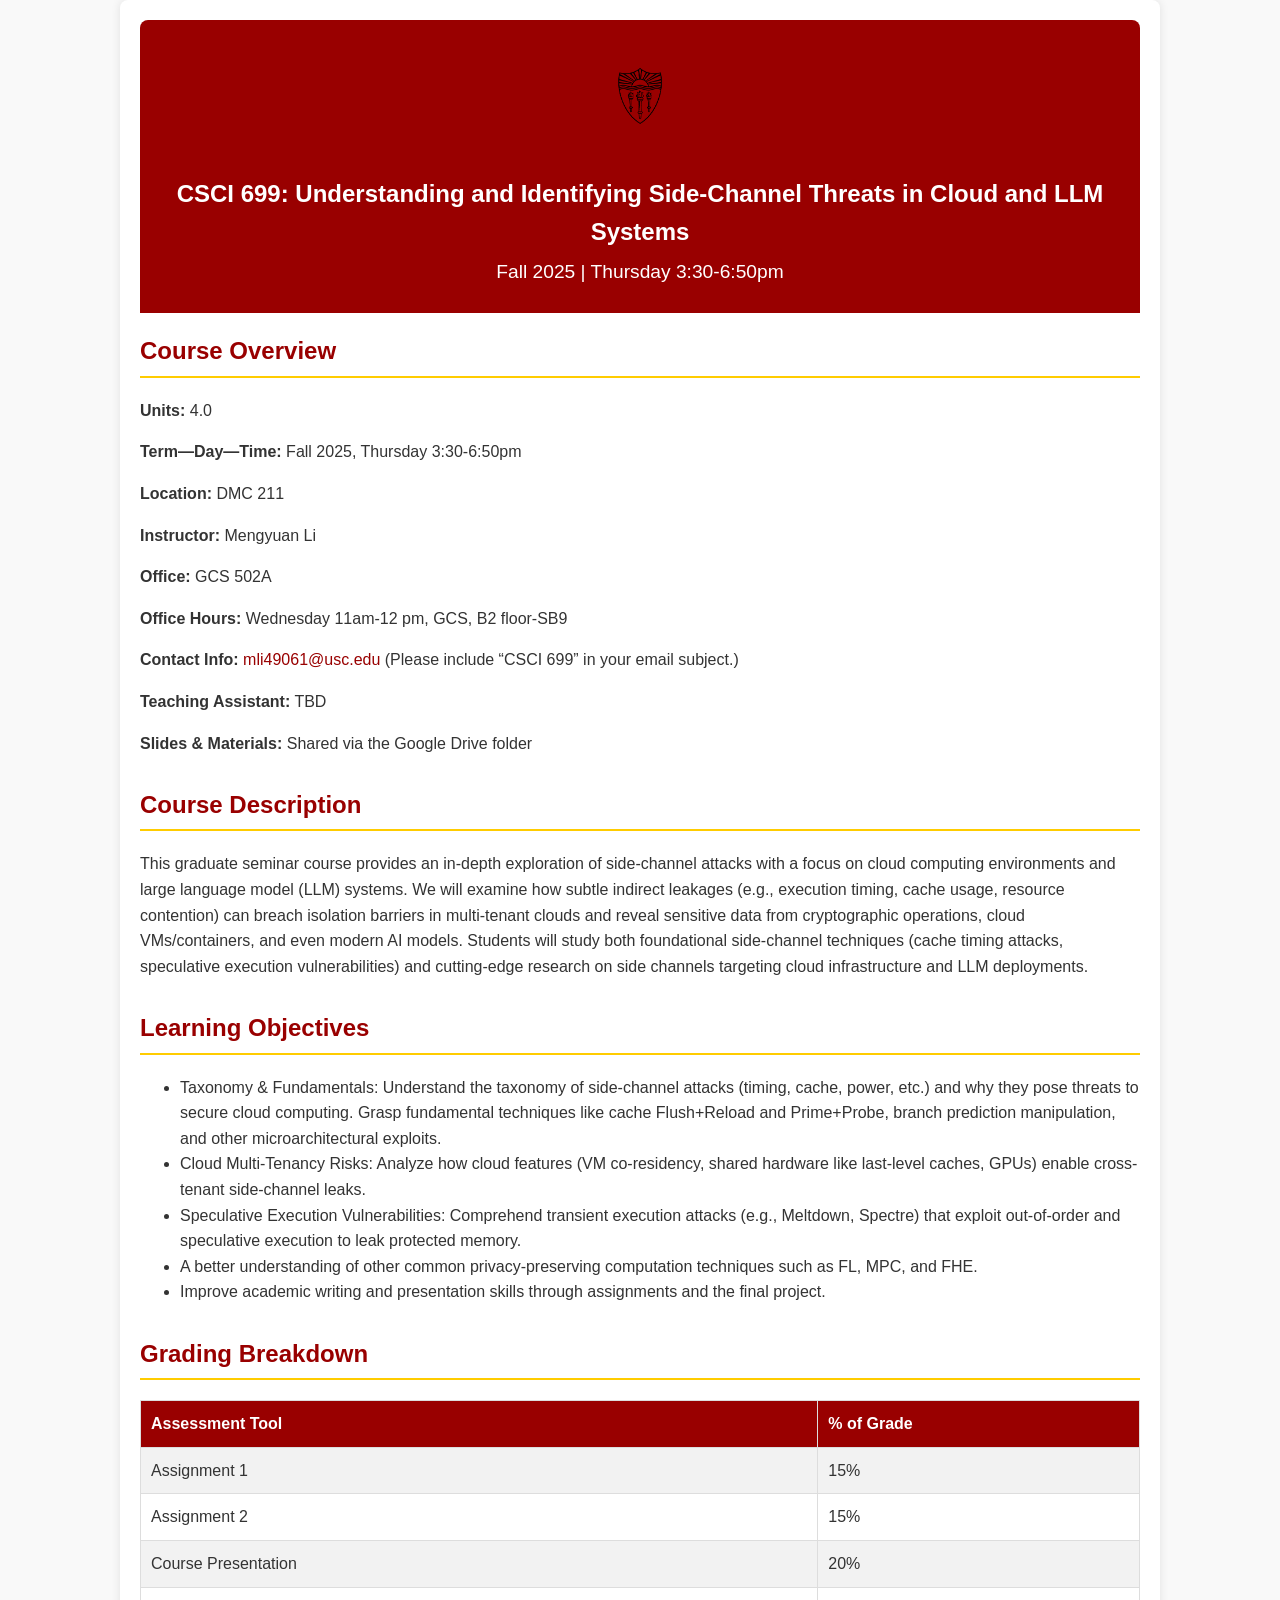
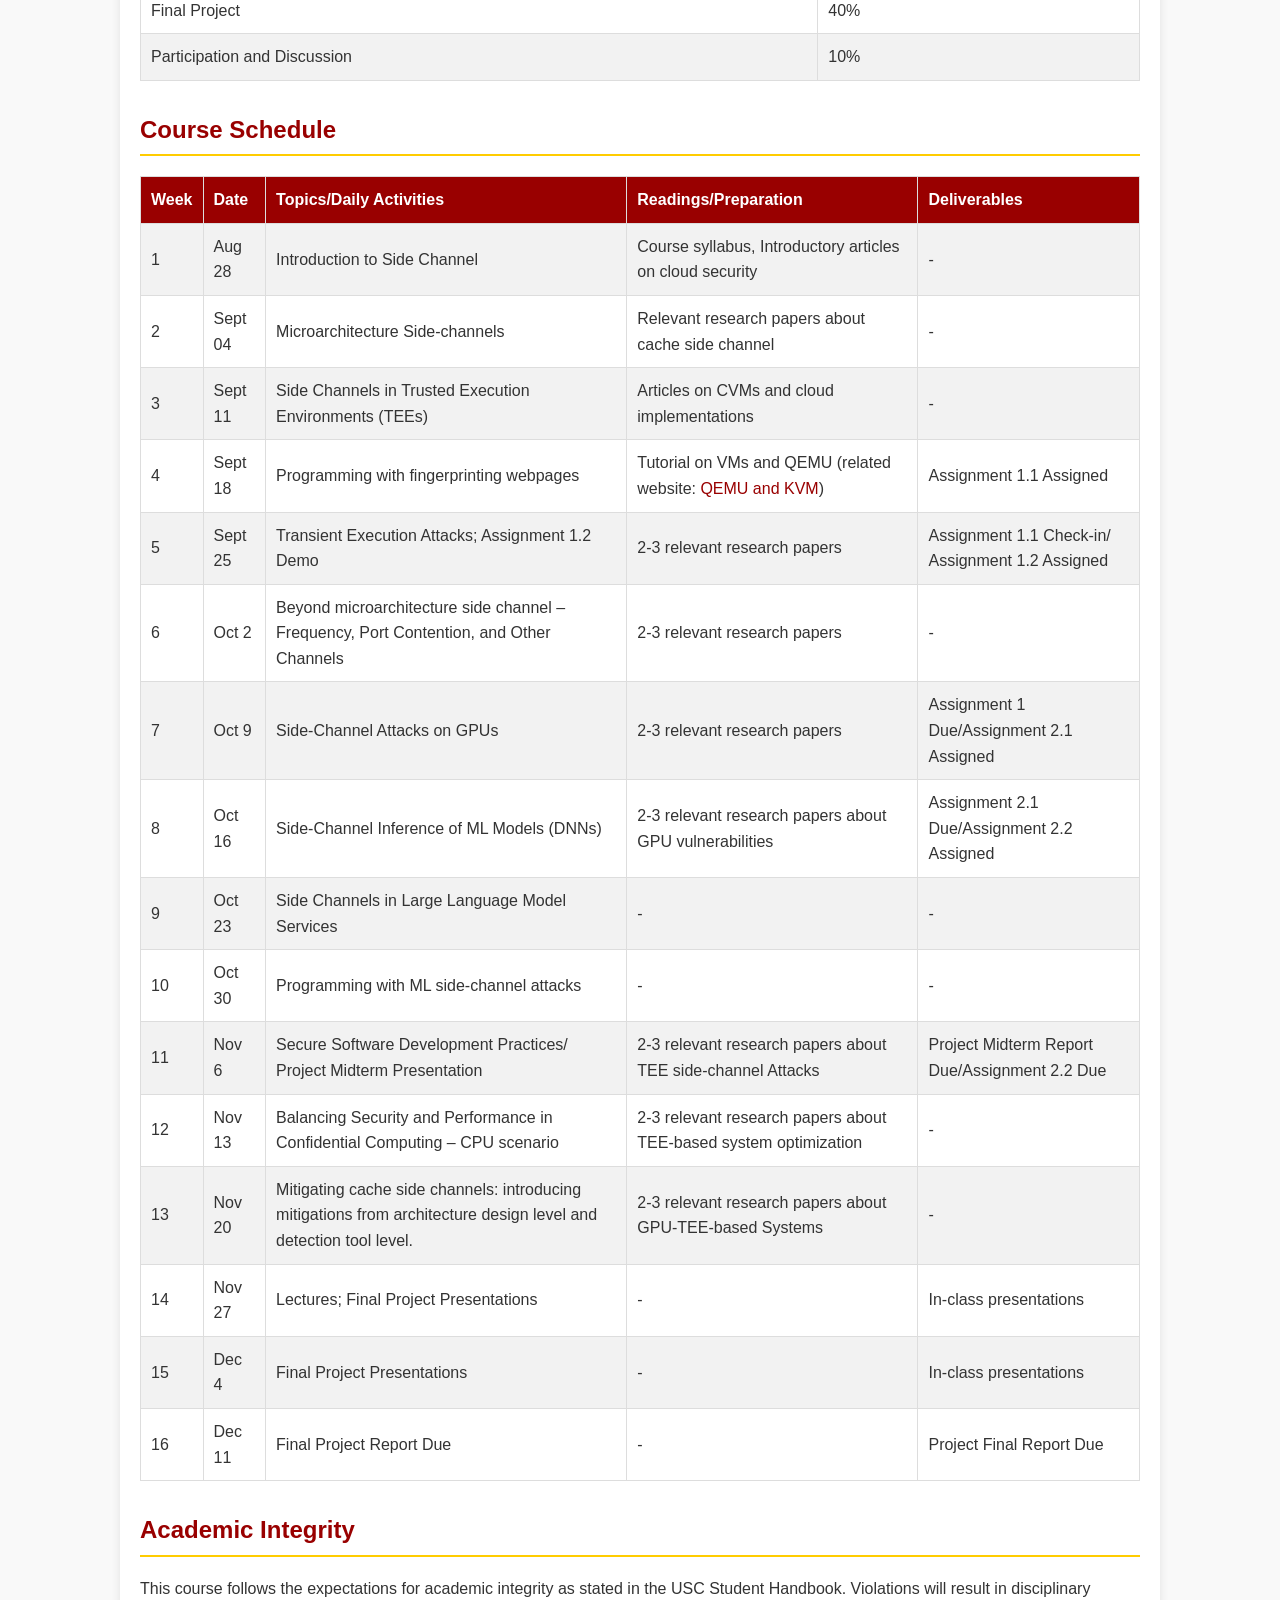
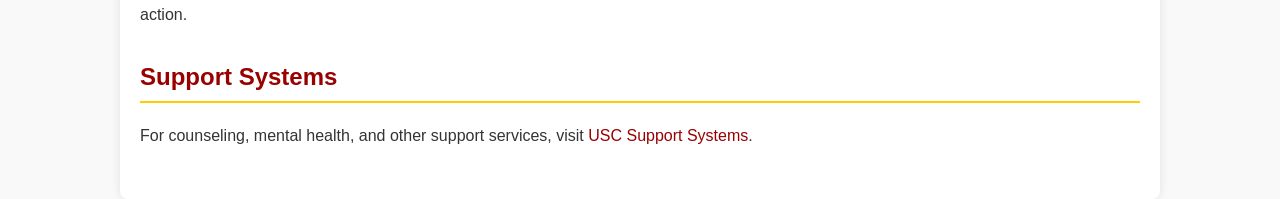
==== 25fall_699.html @ 75601244 "Create 25fall_699.html update website" ====
<!DOCTYPE html>
<html lang="en">
<head>
  <meta charset="UTF-8">
  <meta name="viewport" content="width=device-width, initial-scale=1.0">
  <title>CSCI 699: Understanding and Identifying Side-Channel Threats in Cloud and LLM Systems - Fall 2025</title>
  <style>
    body {
      font-family: Arial, sans-serif;
      line-height: 1.6;
      margin: 0;
      padding: 0;
      background-color: #f9f9f9;
      color: #333;
    }
    h1, h2, h3 {
      color: #990000; /* USC Cardinal */
    }
    a {
      color: #990000; /* USC Cardinal */
      text-decoration: none;
    }
    a:hover {
      text-decoration: underline;
    }
    .container {
      max-width: 1000px;
      margin: 0 auto;
      background: #fff;
      padding: 20px;
      border-radius: 8px;
      box-shadow: 0 0 10px rgba(0, 0, 0, 0.1);
    }
    .section {
      margin-bottom: 30px;
    }
    .section h2 {
      border-bottom: 2px solid #FFCC00; /* USC Gold */
      padding-bottom: 5px;
    }
    table {
      width: 100%;
      border-collapse: collapse;
      margin-bottom: 20px;
    }
    table, th, td {
      border: 1px solid #ddd;
    }
    th, td {
      padding: 10px;
      text-align: left;
    }
    th {
      background-color: #990000; /* USC Cardinal */
      color: white;
    }
    tr:nth-child(even) {
      background-color: #f2f2f2;
    }
    .usc-header {
      background-color: #990000; /* USC Cardinal */
      color: white;
      padding: 20px;
      text-align: center;
      border-radius: 8px 8px 0 0;
    }
    .usc-header h1 {
      margin: 0;
      font-size: 2.5em;
    }
    .usc-header p {
      margin: 5px 0;
      font-size: 1.2em;
    }
    .usc-logo {
      width: 100px;
      margin-bottom: 10px;
    }
  </style>
</head>
<body>
  <div class="container">
    <!-- USC Header -->
    <div class="usc-header">
      <img src="./files/Shield.png" alt="USC Logo" class="usc-logo">
      <p style="font-size: 24px; font-weight: bold;">
          CSCI 699: Understanding and Identifying Side-Channel Threats in Cloud and LLM Systems
      </p>
      <p>Fall 2025 | Thursday 3:30-6:50pm</p>

    </div>

    <!-- Course Overview -->
    <div class="section">
      <h2>Course Overview</h2>
      <p><strong>Units:</strong> 4.0</p>
      <p><strong>Term—Day—Time:</strong> Fall 2025, Thursday 3:30-6:50pm</p>
      <p><strong>Location:</strong> DMC 211 </p>
      <p><strong>Instructor:</strong> Mengyuan Li</p>
      <p><strong>Office:</strong> GCS 502A</p>
      <p><strong>Office Hours:</strong> Wednesday 11am-12 pm, GCS, B2 floor-SB9</p>
      <p><strong>Contact Info:</strong> <a href="mailto:mli49061@usc.edu">mli49061@usc.edu</a> (Please include “CSCI 699” in your email subject.)</p>
      <p><strong>Teaching Assistant:</strong> TBD</p>
      <p><strong>Slides & Materials:</strong> Shared via the Google Drive folder</p>
    </div>

    <!-- Course Description -->
    <div class="section">
      <h2>Course Description</h2>
      <p>This graduate seminar course provides an in-depth exploration of side-channel attacks with a focus on cloud computing environments and large language model (LLM) systems. We will examine how subtle indirect leakages (e.g., execution timing, cache usage, resource contention) can breach isolation barriers in multi-tenant clouds and reveal sensitive data from cryptographic operations, cloud VMs/containers, and even modern AI models. Students will study both foundational side-channel techniques (cache timing attacks, speculative execution vulnerabilities) and cutting-edge research on side channels targeting cloud infrastructure and LLM deployments.</p>
    </div>

    <!-- Learning Objectives -->
    <div class="section">
      <h2>Learning Objectives</h2>
      <ul>
        <li>Taxonomy & Fundamentals: Understand the taxonomy of side-channel attacks (timing, cache, power, etc.) and why they pose threats to secure cloud computing. Grasp fundamental techniques like cache Flush+Reload and Prime+Probe, branch prediction manipulation, and other microarchitectural exploits.</li>
        <li>Cloud Multi-Tenancy Risks: Analyze how cloud features (VM co-residency, shared hardware like last-level caches, GPUs) enable cross-tenant side-channel leaks. </li>
        <li>Speculative Execution Vulnerabilities: Comprehend transient execution attacks (e.g., Meltdown, Spectre) that exploit out-of-order and speculative execution to leak protected memory. </li>
        <li>A better understanding of other common privacy-preserving computation techniques such as FL, MPC, and FHE.</li>
        <li>Improve academic writing and presentation skills through assignments and the final project.</li>
      </ul>
    </div>

    <!-- Grading Breakdown -->
    <div class="section">
      <h2>Grading Breakdown</h2>
      <table>
        <tr>
          <th>Assessment Tool</th>
          <th>% of Grade</th>
        </tr>
        <tr>
          <td>Assignment 1</td>
          <td>15%</td>
        </tr>
        <tr>
          <td>Assignment 2</td>
          <td>15%</td>
        </tr>
        <tr>
          <td>Course Presentation</td>
          <td>20%</td>
        </tr>
        <tr>
          <td>Final Project</td>
          <td>40%</td>
        </tr>
        <tr>
          <td>Participation and Discussion</td>
          <td>10%</td>
        </tr>
      </table>
    </div>

    <!-- Course Schedule -->
    <div class="section">
      <h2>Course Schedule</h2>
      <table>
        <tr>
          <th>Week</th>
          <th>Date</th>
          <th>Topics/Daily Activities</th>
          <th>Readings/Preparation</th>
          <th>Deliverables</th>
        </tr>
        <tr>
          <td>1</td>
          <td>Aug 28</td>
          <td>Introduction to Side Channel</td>
          <td>Course syllabus, Introductory articles on cloud security</td>
          <td>-</td>
        </tr>
        <tr>
          <td>2</td>
          <td>Sept 04</td>
          <td>Microarchitecture Side-channels</td>
          <td>Relevant research papers about cache side channel</td>
          <td>-</td>
        </tr>
        <tr>
          <td>3</td>
          <td>Sept 11</td>
          <td>Side Channels in Trusted Execution Environments (TEEs)</td>
          <td>Articles on CVMs and cloud implementations</td>
          <td>-</td>
        </tr>
        <tr>
          <td>4</td>
          <td>Sept 18</td>
          <td>Programming with fingerprinting webpages</td>
          <td>Tutorial on VMs and QEMU (related website: <a href="https://bitgrounds.tech/posts/kvm-qemu-libvirt-virtualization/" target="_blank">QEMU and KVM</a>)</td>
          <td>Assignment 1.1 Assigned</td>
        </tr>
        <tr>
          <td>5</td>
          <td>Sept 25</td>
          <td>Transient Execution Attacks; Assignment 1.2 Demo</td>
          <td>2-3 relevant research papers</td>
          <td>Assignment 1.1 Check-in/ Assignment 1.2 Assigned</td>
        </tr>
        <tr>
          <td>6</td>
          <td>Oct 2</td>
          <td>Beyond microarchitecture side channel – Frequency, Port Contention, and Other Channels</td>
          <td>2-3 relevant research papers</td>
          <td>-</td>
        </tr>
        <tr>
          <td>7</td>
          <td>Oct 9</td>
          <td>Side-Channel Attacks on GPUs</td>
          <td>2-3 relevant research papers</td>
          <td>Assignment 1 Due/Assignment 2.1 Assigned</td>
        </tr>
        <tr>
          <td>8</td>
          <td>Oct 16</td>
          <td>Side-Channel Inference of ML Models (DNNs)</td>
          <td>2-3 relevant research papers about GPU vulnerabilities</td>
          <td>Assignment 2.1 Due/Assignment 2.2 Assigned</td>
        </tr>
        <tr>
          <td>9</td>
          <td>Oct 23</td>
          <td>Side Channels in Large Language Model Services</td>
          <td>-</td>
          <td>-</td>
        </tr>
        <tr>
          <td>10</td>
          <td>Oct 30</td>
          <td>Programming with ML side-channel attacks</td>
          <td>-</td>
          <td>-</td>
        </tr>
        <tr>
          <td>11</td>
          <td>Nov 6</td>
          <td>Secure Software Development Practices/ Project Midterm Presentation</td>
          <td>2-3 relevant research papers about TEE side-channel Attacks</td>
          <td>Project Midterm Report Due/Assignment 2.2 Due</td>
        </tr>
        <tr>
          <td>12</td>
          <td>Nov 13</td>
          <td>Balancing Security and Performance in Confidential Computing – CPU scenario</td>
          <td>2-3 relevant research papers about TEE-based system optimization</td>
          <td>-</td>
        </tr>
        <tr>
          <td>13</td>
          <td>Nov 20</td>
          <td>Mitigating cache side channels: introducing mitigations from architecture design level and detection tool level.</td>
          <td>2-3 relevant research papers about GPU-TEE-based Systems</td>
          <td>-</td>
        </tr>
        <tr>
          <td>14</td>
          <td>Nov 27</td>
          <td>Lectures; Final Project Presentations</td>
          <td>-</td>
          <td>In-class presentations</td>
        </tr>
        <tr>
          <td>15</td>
          <td>Dec 4</td>
          <td>Final Project Presentations</td>
          <td>-</td>
          <td>In-class presentations</td>
        </tr>
        <tr>
          <td>16</td>
          <td>Dec 11</td>
          <td>Final Project Report Due</td>
          <td>-</td>
          <td>Project Final Report Due</td>
        </tr>
      </table>
    </div>

    <!-- Academic Integrity -->
    <div class="section">
      <h2>Academic Integrity</h2>
      <p>This course follows the expectations for academic integrity as stated in the USC Student Handbook. Violations will result in disciplinary action.</p>
    </div>

    <!-- Support Systems -->
    <div class="section">
      <h2>Support Systems</h2>
      <p>For counseling, mental health, and other support services, visit <a href="https://usc.edu">USC Support Systems</a>.</p>
    </div>
  </div>
</body>
</html>
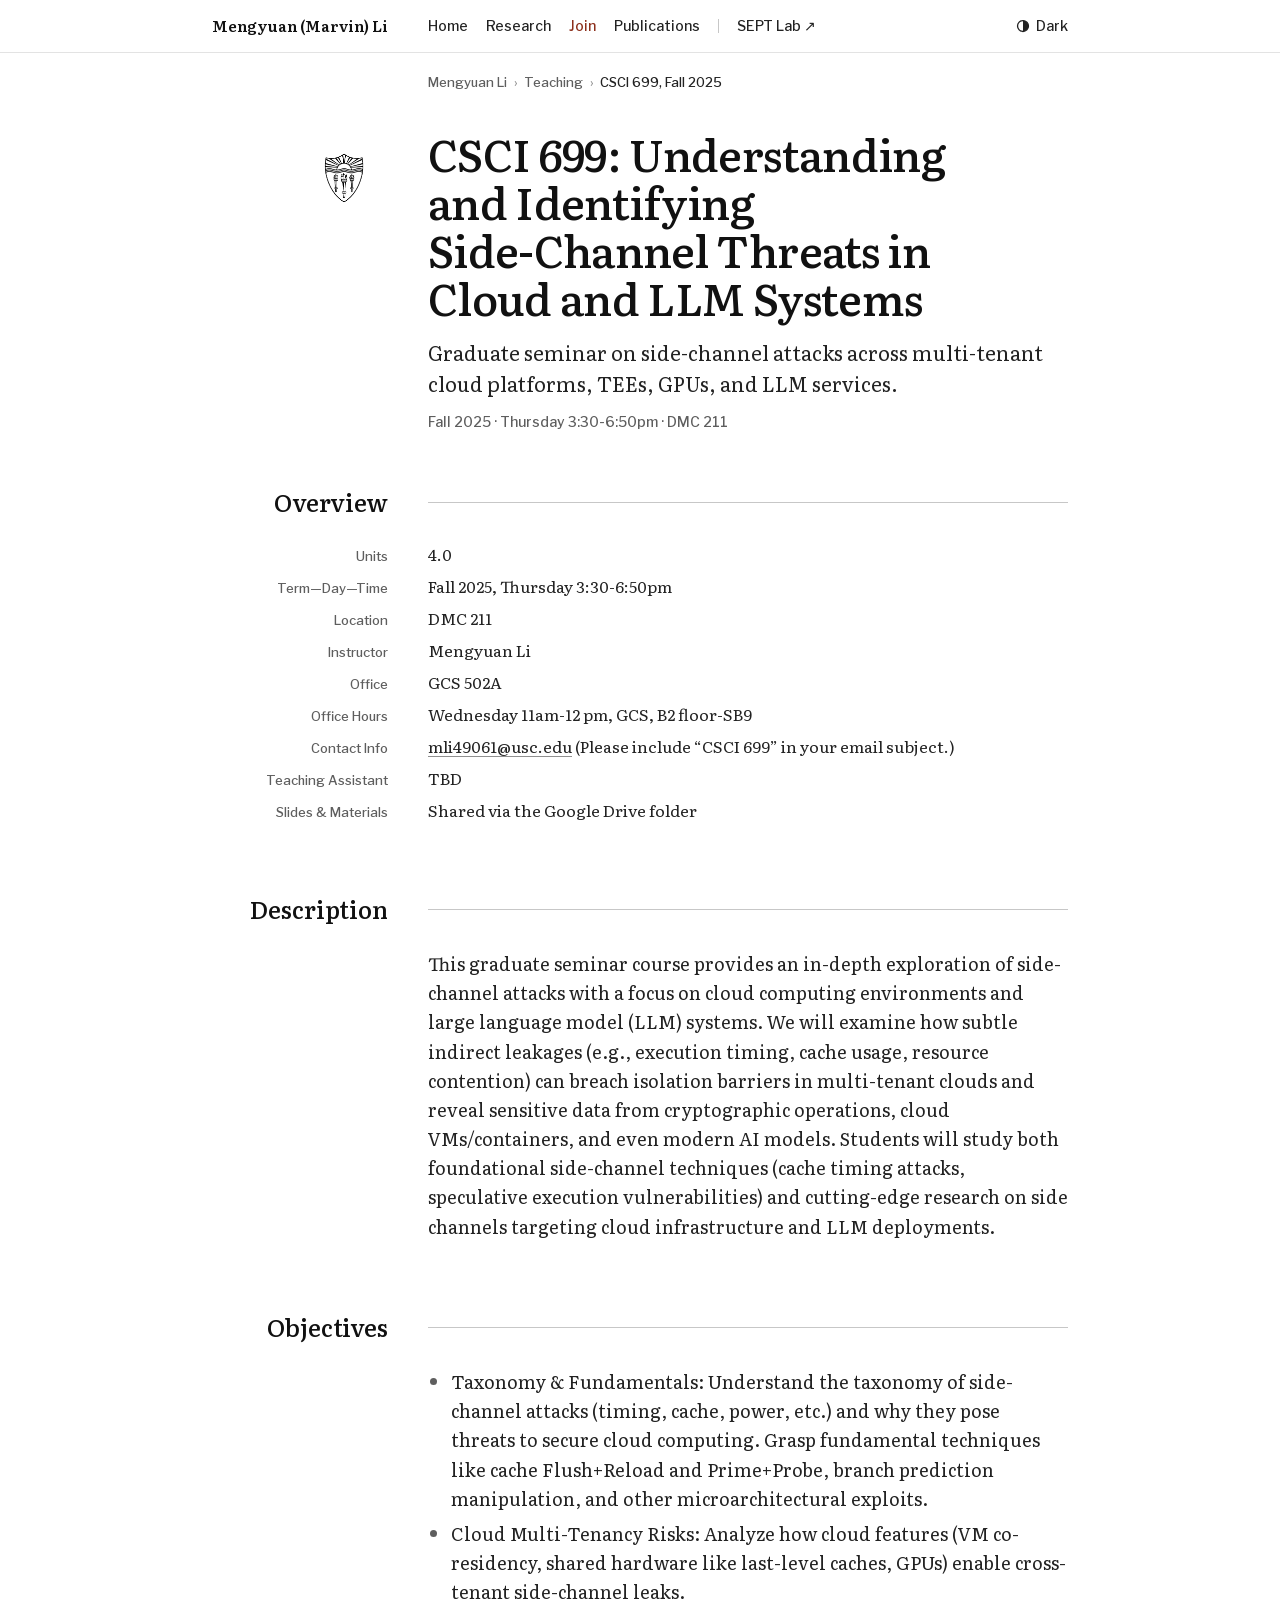
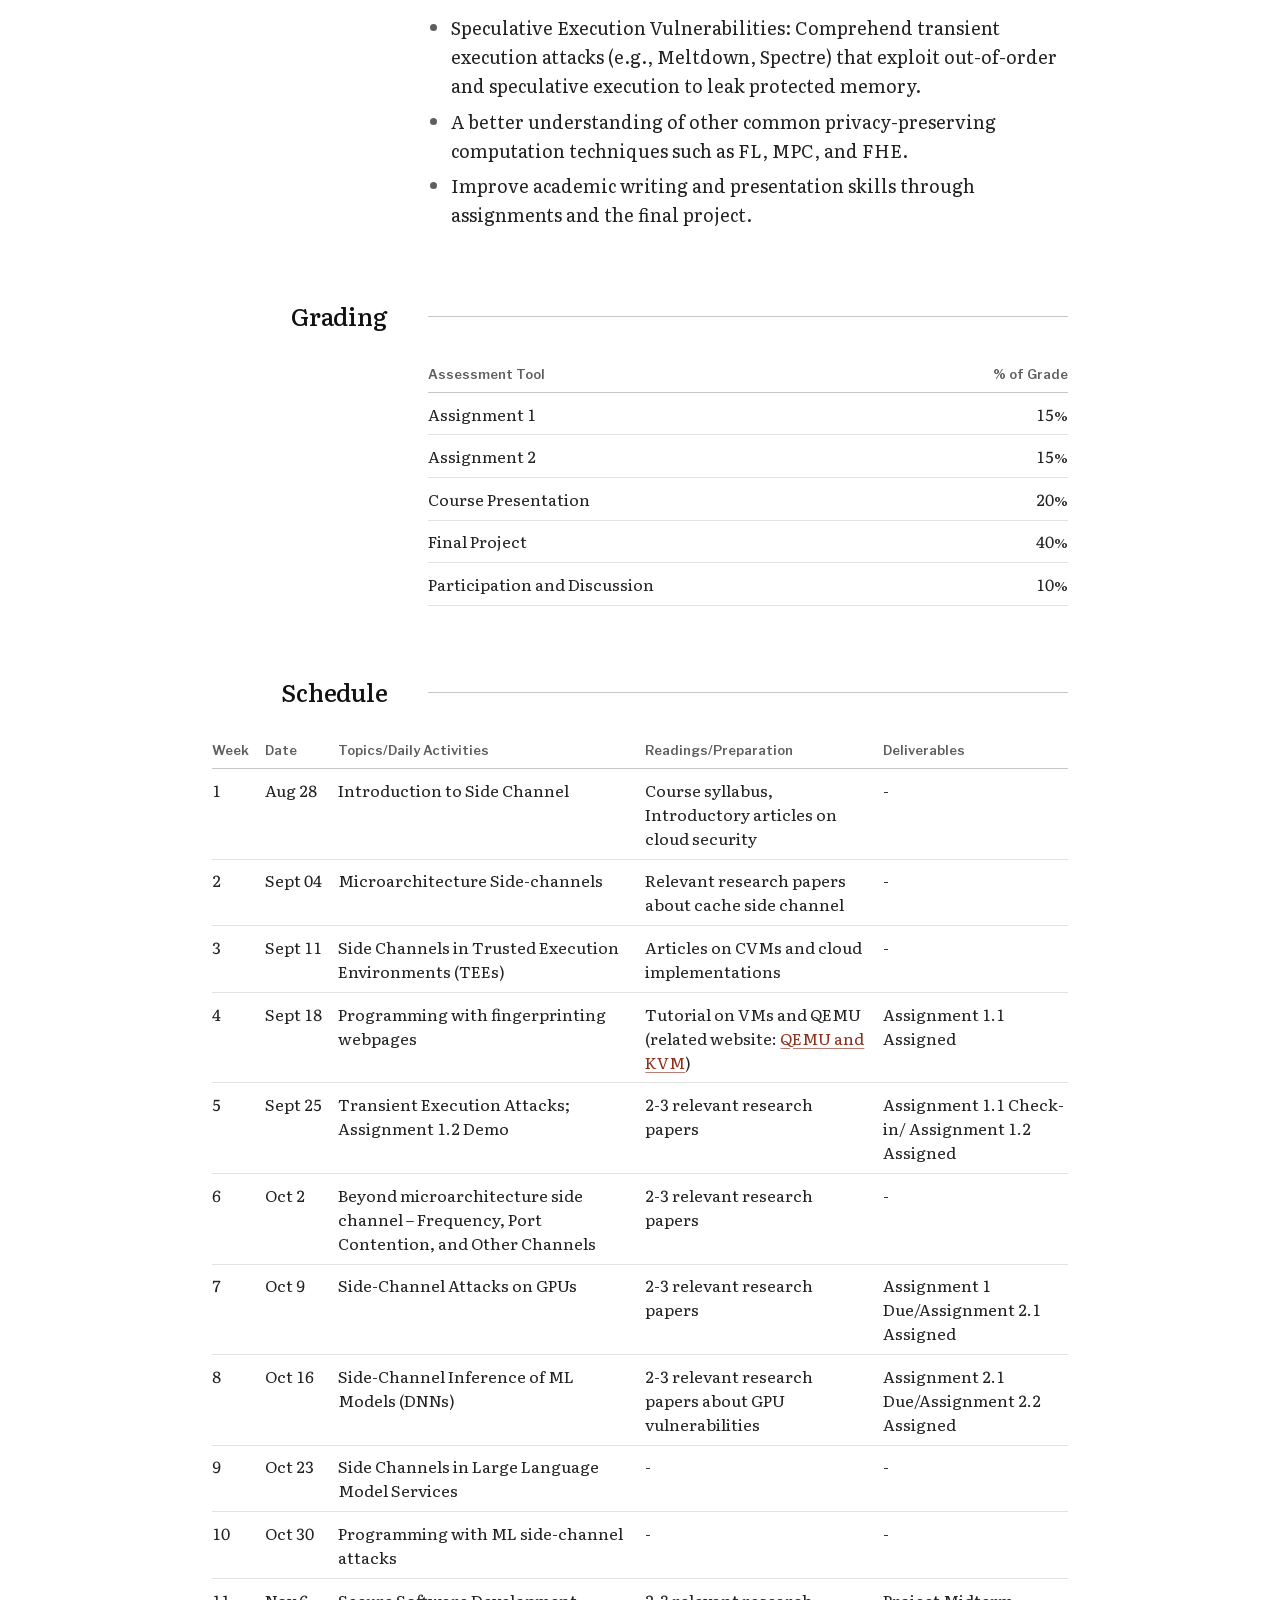
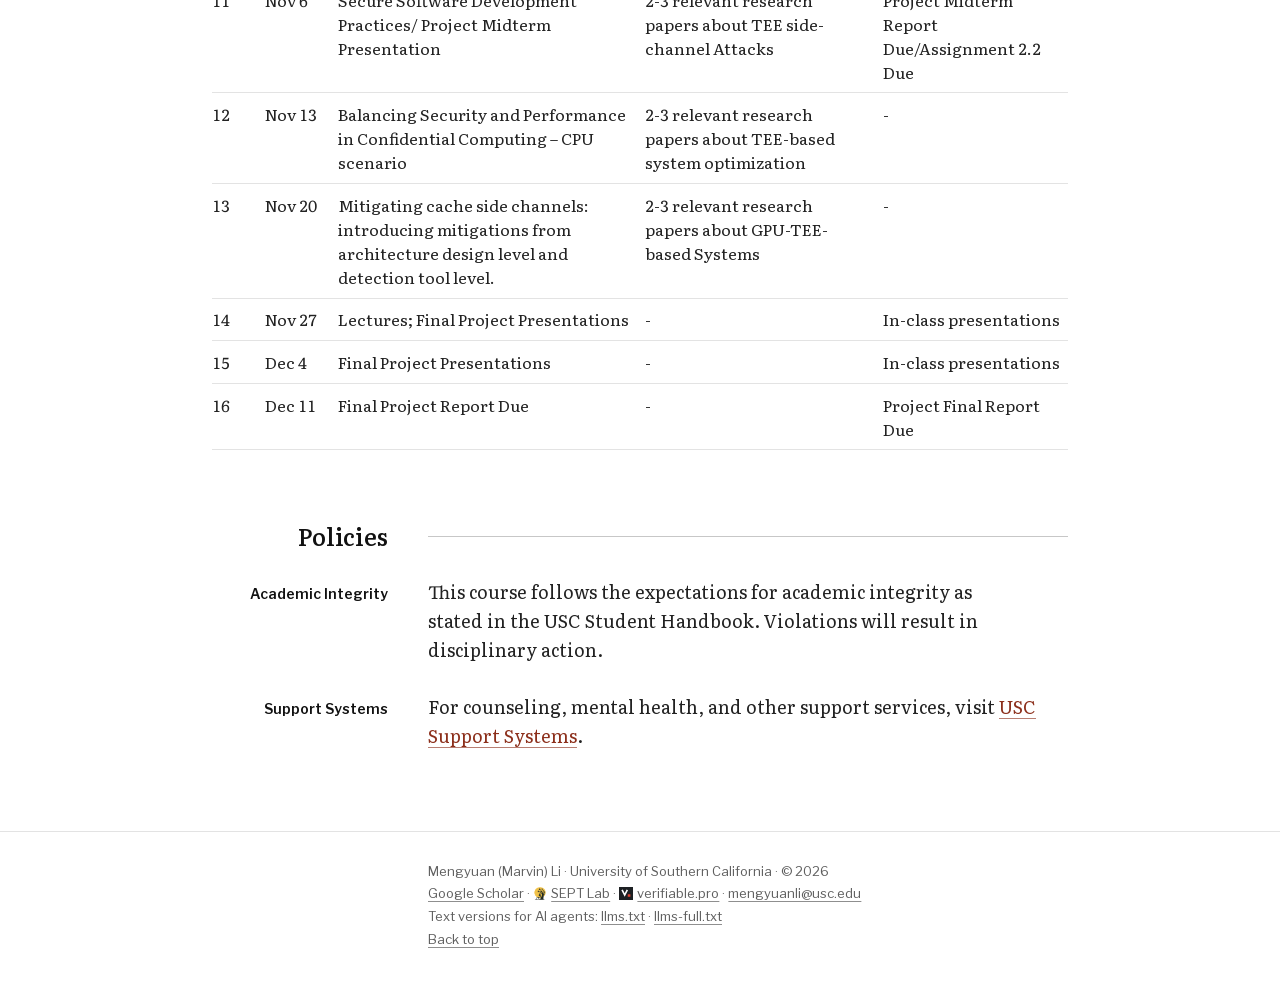
==== commit 256bf8df: "Redesign the homepage and make it easier to find - New editorial design: white page, neutral dark mo" ====
--- a/25fall_699.html
+++ b/25fall_699.html
@@ -1,295 +1,168 @@
 <!DOCTYPE html>
 <html lang="en">
 <head>
-  <meta charset="UTF-8">
-  <meta name="viewport" content="width=device-width, initial-scale=1.0">
-  <title>CSCI 699: Understanding and Identifying Side-Channel Threats in Cloud and LLM Systems - Fall 2025</title>
-  <style>
-    body {
-      font-family: Arial, sans-serif;
-      line-height: 1.6;
-      margin: 0;
-      padding: 0;
-      background-color: #f9f9f9;
-      color: #333;
-    }
-    h1, h2, h3 {
-      color: #990000; /* USC Cardinal */
-    }
-    a {
-      color: #990000; /* USC Cardinal */
-      text-decoration: none;
-    }
-    a:hover {
-      text-decoration: underline;
-    }
-    .container {
-      max-width: 1000px;
-      margin: 0 auto;
-      background: #fff;
-      padding: 20px;
-      border-radius: 8px;
-      box-shadow: 0 0 10px rgba(0, 0, 0, 0.1);
-    }
-    .section {
-      margin-bottom: 30px;
-    }
-    .section h2 {
-      border-bottom: 2px solid #FFCC00; /* USC Gold */
-      padding-bottom: 5px;
-    }
-    table {
-      width: 100%;
-      border-collapse: collapse;
-      margin-bottom: 20px;
-    }
-    table, th, td {
-      border: 1px solid #ddd;
-    }
-    th, td {
-      padding: 10px;
-      text-align: left;
-    }
-    th {
-      background-color: #990000; /* USC Cardinal */
-      color: white;
-    }
-    tr:nth-child(even) {
-      background-color: #f2f2f2;
-    }
-    .usc-header {
-      background-color: #990000; /* USC Cardinal */
-      color: white;
-      padding: 20px;
-      text-align: center;
-      border-radius: 8px 8px 0 0;
-    }
-    .usc-header h1 {
-      margin: 0;
-      font-size: 2.5em;
-    }
-    .usc-header p {
-      margin: 5px 0;
-      font-size: 1.2em;
-    }
-    .usc-logo {
-      width: 100px;
-      margin-bottom: 10px;
-    }
-  </style>
+<meta charset="utf-8">
+<meta name="viewport" content="width=device-width, initial-scale=1">
+<title>CSCI 699: Understanding and Identifying Side-Channel Threats in Cloud and LLM Systems (Fall 2025) | Mengyuan Li</title>
+<meta name="description" content="Syllabus for CSCI 699 at USC (Fall 2025), taught by Mengyuan Li, on side-channel threats in cloud and LLM systems, including TEEs, confidential computing, microarchitectural attacks, and AI system security.">
+<link rel="canonical" href="https://mengyuan-l.github.io/25fall_699.html">
+<link rel="alternate" type="text/markdown" title="LLM-friendly site index (llms.txt)" href="https://mengyuan-l.github.io/llms.txt">
+<link rel="alternate" type="text/markdown" title="Full site text for LLMs (llms-full.txt)" href="https://mengyuan-l.github.io/llms-full.txt">
+<meta property="og:title" content="CSCI 699: Understanding and Identifying Side-Channel Threats in Cloud and LLM Systems (Fall 2025)">
+<meta property="og:description" content="Syllabus for CSCI 699 at USC (Fall 2025), taught by Mengyuan Li, on side-channel threats in cloud and LLM systems, including TEEs, confidential computing, microarchitectural attacks, and AI system security.">
+<meta property="og:type" content="website">
+<meta property="og:site_name" content="Mengyuan (Marvin) Li">
+<meta property="og:url" content="https://mengyuan-l.github.io/25fall_699.html">
+<meta property="og:image" content="https://mengyuan-l.github.io/files/mengyuan-480.jpg">
+<meta property="og:image:width" content="480">
+<meta property="og:image:height" content="480">
+<meta property="og:image:alt" content="Portrait of Mengyuan (Marvin) Li">
+<meta name="twitter:card" content="summary">
+<meta name="theme-color" content="#ffffff" media="(prefers-color-scheme: light)">
+<meta name="theme-color" content="#141414" media="(prefers-color-scheme: dark)">
+<link rel="icon" href="assets/img/favicon.svg" type="image/svg+xml">
+<link rel="icon" href="assets/img/favicon-32.png" sizes="32x32" type="image/png">
+<link rel="apple-touch-icon" href="assets/img/apple-touch-icon.png">
+<script>(function(){var d=document.documentElement;d.classList.add('js');try{var t=localStorage.getItem('theme');if(t==='light'||t==='dark'){d.setAttribute('data-theme',t);var c=t==='dark'?'#141414':'#ffffff',m=document.querySelectorAll('meta[name="theme-color"]');for(var i=0;i<m.length;i++)m[i].setAttribute('content',c);}}catch(e){}})();</script>
+<link rel="stylesheet" href="assets/css/site.css">
+<script src="assets/js/site.js" defer></script>
+<script type="application/ld+json">
+{"@context":"https://schema.org","@graph":[
+{"@type":"WebPage","@id":"https://mengyuan-l.github.io/25fall_699.html#webpage","url":"https://mengyuan-l.github.io/25fall_699.html","name":"CSCI 699: Understanding and Identifying Side-Channel Threats in Cloud and LLM Systems (Fall 2025)","inLanguage":"en","isPartOf":{"@id":"https://mengyuan-l.github.io/#website"},"author":{"@id":"https://mengyuan-l.github.io/#person"},"about":{"@id":"https://mengyuan-l.github.io/25fall_699.html#course"},"mainEntity":{"@id":"https://mengyuan-l.github.io/25fall_699.html#course"},"breadcrumb":{"@id":"https://mengyuan-l.github.io/25fall_699.html#breadcrumb"}},
+{"@type":"Course","@id":"https://mengyuan-l.github.io/25fall_699.html#course","name":"CSCI 699: Understanding and Identifying Side-Channel Threats in Cloud and LLM Systems","courseCode":"CSCI 699","description":"This graduate seminar course provides an in-depth exploration of side-channel attacks with a focus on cloud computing environments and large language model (LLM) systems.","url":"https://mengyuan-l.github.io/25fall_699.html","inLanguage":"en","numberOfCredits":4,"provider":{"@id":"https://mengyuan-l.github.io/#usc"},"hasCourseInstance":{"@type":"CourseInstance","name":"Fall 2025","courseMode":"Onsite","location":{"@type":"Place","name":"DMC 211"},"instructor":{"@id":"https://mengyuan-l.github.io/#person"}}},
+{"@type":"Person","@id":"https://mengyuan-l.github.io/#person","name":"Mengyuan Li","url":"https://mengyuan-l.github.io/"},
+{"@type":"CollegeOrUniversity","@id":"https://mengyuan-l.github.io/#usc","name":"University of Southern California","url":"https://www.usc.edu/"},
+{"@type":"BreadcrumbList","@id":"https://mengyuan-l.github.io/25fall_699.html#breadcrumb","itemListElement":[{"@type":"ListItem","position":1,"name":"Mengyuan Li","item":"https://mengyuan-l.github.io/"},{"@type":"ListItem","position":2,"name":"Teaching","item":"https://mengyuan-l.github.io/#teaching"},{"@type":"ListItem","position":3,"name":"CSCI 699, Fall 2025","item":"https://mengyuan-l.github.io/25fall_699.html"}]}
+]}
+</script>
 </head>
-<body>
-  <div class="container">
-    <!-- USC Header -->
-    <div class="usc-header">
-      <img src="./files/Shield.png" alt="USC Logo" class="usc-logo">
-      <p style="font-size: 24px; font-weight: bold;">
-          CSCI 699: Understanding and Identifying Side-Channel Threats in Cloud and LLM Systems
-      </p>
-      <p>Fall 2025 | Thursday 3:30-6:50pm</p>
+<body id="top">
+<a class="skip" href="#main">Skip to content</a>
 
-    </div>
+<header class="site-header">
+  <div class="wrap">
+    <a class="brand" href="./">Mengyuan (Marvin) Li</a>
+    <nav class="nav is-short" aria-label="Main">
+      <ul role="list">
+        <li><a href="./">Home</a></li>
+        <li><a href="./#research">Research</a></li>
+        <li><a class="hl" href="./#join">Join</a></li>
+        <li><a href="./#publications">Publications</a></li>
+      </ul>
+      <ul class="nav-ext" role="list">
+        <li><a href="https://septlab.com/">SEPT Lab<span aria-hidden="true">&nbsp;↗</span></a></li>
+      </ul>
+    </nav>
+    <button class="theme-toggle" type="button">
+      <svg width="14" height="14" viewBox="0 0 16 16" aria-hidden="true" focusable="false"><circle cx="8" cy="8" r="6.25" fill="none" stroke="currentColor" stroke-width="1.5"/><path d="M8 1.75a6.25 6.25 0 0 1 0 12.5z" fill="currentColor"/></svg>
+      <span class="to-dark"><span class="sr">Switch to </span><span class="lbl">Dark</span><span class="sr"> theme</span></span>
+      <span class="to-light"><span class="sr">Switch to </span><span class="lbl">Light</span><span class="sr"> theme</span></span>
+    </button>
+  </div>
+</header>
 
-    <!-- Course Overview -->
-    <div class="section">
-      <h2>Course Overview</h2>
-      <p><strong>Units:</strong> 4.0</p>
-      <p><strong>Term—Day—Time:</strong> Fall 2025, Thursday 3:30-6:50pm</p>
-      <p><strong>Location:</strong> DMC 211 </p>
-      <p><strong>Instructor:</strong> Mengyuan Li</p>
-      <p><strong>Office:</strong> GCS 502A</p>
-      <p><strong>Office Hours:</strong> Wednesday 11am-12 pm, GCS, B2 floor-SB9</p>
-      <p><strong>Contact Info:</strong> <a href="mailto:mli49061@usc.edu">mli49061@usc.edu</a> (Please include “CSCI 699” in your email subject.)</p>
-      <p><strong>Teaching Assistant:</strong> TBD</p>
-      <p><strong>Slides & Materials:</strong> Shared via the Google Drive folder</p>
-    </div>
+<nav class="crumbs wrap" aria-label="Breadcrumb"><ol role="list"><li><a href="./">Mengyuan Li</a></li><li><a href="./#teaching">Teaching</a></li><li aria-current="page">CSCI 699, Fall 2025</li></ol></nav>
 
-    <!-- Course Description -->
-    <div class="section">
-      <h2>Course Description</h2>
-      <p>This graduate seminar course provides an in-depth exploration of side-channel attacks with a focus on cloud computing environments and large language model (LLM) systems. We will examine how subtle indirect leakages (e.g., execution timing, cache usage, resource contention) can breach isolation barriers in multi-tenant clouds and reveal sensitive data from cryptographic operations, cloud VMs/containers, and even modern AI models. Students will study both foundational side-channel techniques (cache timing attacks, speculative execution vulnerabilities) and cutting-edge research on side channels targeting cloud infrastructure and LLM deployments.</p>
-    </div>
+<main id="main" class="wrap">
 
-    <!-- Learning Objectives -->
-    <div class="section">
-      <h2>Learning Objectives</h2>
-      <ul>
-        <li>Taxonomy & Fundamentals: Understand the taxonomy of side-channel attacks (timing, cache, power, etc.) and why they pose threats to secure cloud computing. Grasp fundamental techniques like cache Flush+Reload and Prime+Probe, branch prediction manipulation, and other microarchitectural exploits.</li>
-        <li>Cloud Multi-Tenancy Risks: Analyze how cloud features (VM co-residency, shared hardware like last-level caches, GPUs) enable cross-tenant side-channel leaks. </li>
-        <li>Speculative Execution Vulnerabilities: Comprehend transient execution attacks (e.g., Meltdown, Spectre) that exploit out-of-order and speculative execution to leak protected memory. </li>
-        <li>A better understanding of other common privacy-preserving computation techniques such as FL, MPC, and FHE.</li>
-        <li>Improve academic writing and presentation skills through assignments and the final project.</li>
-      </ul>
-    </div>
+<header class="page-head m"><img class="mark" src="files/Shield.png" alt="USC shield" width="345" height="388">
+  <h1>CSCI 699: Understanding and Identifying <span class="nw">Side-Channel</span> Threats in Cloud and LLM Systems</h1>
+  <p class="lede">Graduate seminar on side-channel attacks across multi-tenant cloud platforms, TEEs, GPUs, and LLM services.</p>
+  <p class="meta">Fall 2025&nbsp;· Thursday <span class="nw">3:30-6:50pm</span>&nbsp;· <span class="nw">DMC 211</span></p>
+</header>
 
-    <!-- Grading Breakdown -->
-    <div class="section">
-      <h2>Grading Breakdown</h2>
-      <table>
-        <tr>
-          <th>Assessment Tool</th>
-          <th>% of Grade</th>
-        </tr>
-        <tr>
-          <td>Assignment 1</td>
-          <td>15%</td>
-        </tr>
-        <tr>
-          <td>Assignment 2</td>
-          <td>15%</td>
-        </tr>
-        <tr>
-          <td>Course Presentation</td>
-          <td>20%</td>
-        </tr>
-        <tr>
-          <td>Final Project</td>
-          <td>40%</td>
-        </tr>
-        <tr>
-          <td>Participation and Discussion</td>
-          <td>10%</td>
-        </tr>
-      </table>
-    </div>
+<section id="overview">
+  <h2 class="sec">Overview</h2>
+  <dl class="facts">
+    <div class="m"><dt class="side">Units</dt><dd>4.0</dd></div>
+    <div class="m"><dt class="side">Term—Day—Time</dt><dd>Fall 2025, Thursday 3:30-6:50pm</dd></div>
+    <div class="m"><dt class="side">Location</dt><dd>DMC 211</dd></div>
+    <div class="m"><dt class="side">Instructor</dt><dd>Mengyuan Li</dd></div>
+    <div class="m"><dt class="side">Office</dt><dd>GCS 502A</dd></div>
+    <div class="m"><dt class="side">Office Hours</dt><dd>Wednesday 11am-12 pm, GCS, B2 floor-SB9</dd></div>
+    <div class="m"><dt class="side">Contact Info</dt><dd><a href="mailto:mli49061@usc.edu">mli49061@usc.edu</a> (Please include “CSCI 699” in your email subject.)</dd></div>
+    <div class="m"><dt class="side">Teaching Assistant</dt><dd>TBD</dd></div>
+    <div class="m"><dt class="side">Slides &amp; Materials</dt><dd>Shared via the Google Drive folder</dd></div>
+  </dl>
+</section>
 
-    <!-- Course Schedule -->
-    <div class="section">
-      <h2>Course Schedule</h2>
-      <table>
-        <tr>
-          <th>Week</th>
-          <th>Date</th>
-          <th>Topics/Daily Activities</th>
-          <th>Readings/Preparation</th>
-          <th>Deliverables</th>
-        </tr>
-        <tr>
-          <td>1</td>
-          <td>Aug 28</td>
-          <td>Introduction to Side Channel</td>
-          <td>Course syllabus, Introductory articles on cloud security</td>
-          <td>-</td>
-        </tr>
-        <tr>
-          <td>2</td>
-          <td>Sept 04</td>
-          <td>Microarchitecture Side-channels</td>
-          <td>Relevant research papers about cache side channel</td>
-          <td>-</td>
-        </tr>
-        <tr>
-          <td>3</td>
-          <td>Sept 11</td>
-          <td>Side Channels in Trusted Execution Environments (TEEs)</td>
-          <td>Articles on CVMs and cloud implementations</td>
-          <td>-</td>
-        </tr>
-        <tr>
-          <td>4</td>
-          <td>Sept 18</td>
-          <td>Programming with fingerprinting webpages</td>
-          <td>Tutorial on VMs and QEMU (related website: <a href="https://bitgrounds.tech/posts/kvm-qemu-libvirt-virtualization/" target="_blank">QEMU and KVM</a>)</td>
-          <td>Assignment 1.1 Assigned</td>
-        </tr>
-        <tr>
-          <td>5</td>
-          <td>Sept 25</td>
-          <td>Transient Execution Attacks; Assignment 1.2 Demo</td>
-          <td>2-3 relevant research papers</td>
-          <td>Assignment 1.1 Check-in/ Assignment 1.2 Assigned</td>
-        </tr>
-        <tr>
-          <td>6</td>
-          <td>Oct 2</td>
-          <td>Beyond microarchitecture side channel – Frequency, Port Contention, and Other Channels</td>
-          <td>2-3 relevant research papers</td>
-          <td>-</td>
-        </tr>
-        <tr>
-          <td>7</td>
-          <td>Oct 9</td>
-          <td>Side-Channel Attacks on GPUs</td>
-          <td>2-3 relevant research papers</td>
-          <td>Assignment 1 Due/Assignment 2.1 Assigned</td>
-        </tr>
-        <tr>
-          <td>8</td>
-          <td>Oct 16</td>
-          <td>Side-Channel Inference of ML Models (DNNs)</td>
-          <td>2-3 relevant research papers about GPU vulnerabilities</td>
-          <td>Assignment 2.1 Due/Assignment 2.2 Assigned</td>
-        </tr>
-        <tr>
-          <td>9</td>
-          <td>Oct 23</td>
-          <td>Side Channels in Large Language Model Services</td>
-          <td>-</td>
-          <td>-</td>
-        </tr>
-        <tr>
-          <td>10</td>
-          <td>Oct 30</td>
-          <td>Programming with ML side-channel attacks</td>
-          <td>-</td>
-          <td>-</td>
-        </tr>
-        <tr>
-          <td>11</td>
-          <td>Nov 6</td>
-          <td>Secure Software Development Practices/ Project Midterm Presentation</td>
-          <td>2-3 relevant research papers about TEE side-channel Attacks</td>
-          <td>Project Midterm Report Due/Assignment 2.2 Due</td>
-        </tr>
-        <tr>
-          <td>12</td>
-          <td>Nov 13</td>
-          <td>Balancing Security and Performance in Confidential Computing – CPU scenario</td>
-          <td>2-3 relevant research papers about TEE-based system optimization</td>
-          <td>-</td>
-        </tr>
-        <tr>
-          <td>13</td>
-          <td>Nov 20</td>
-          <td>Mitigating cache side channels: introducing mitigations from architecture design level and detection tool level.</td>
-          <td>2-3 relevant research papers about GPU-TEE-based Systems</td>
-          <td>-</td>
-        </tr>
-        <tr>
-          <td>14</td>
-          <td>Nov 27</td>
-          <td>Lectures; Final Project Presentations</td>
-          <td>-</td>
-          <td>In-class presentations</td>
-        </tr>
-        <tr>
-          <td>15</td>
-          <td>Dec 4</td>
-          <td>Final Project Presentations</td>
-          <td>-</td>
-          <td>In-class presentations</td>
-        </tr>
-        <tr>
-          <td>16</td>
-          <td>Dec 11</td>
-          <td>Final Project Report Due</td>
-          <td>-</td>
-          <td>Project Final Report Due</td>
-        </tr>
-      </table>
-    </div>
+<section id="description">
+  <h2 class="sec">Description</h2>
+  <div class="col prose">
+    <p>This graduate seminar course provides an in-depth exploration of side-channel attacks with a focus on cloud computing environments and large language model (LLM) systems. We will examine how subtle indirect leakages (e.g., execution timing, cache usage, resource contention) can breach isolation barriers in multi-tenant clouds and reveal sensitive data from cryptographic operations, cloud VMs/containers, and even modern AI models. Students will study both foundational side-channel techniques (cache timing attacks, speculative execution vulnerabilities) and cutting-edge research on side channels targeting cloud infrastructure and LLM deployments.</p>
+  </div>
+</section>
 
-    <!-- Academic Integrity -->
-    <div class="section">
-      <h2>Academic Integrity</h2>
-      <p>This course follows the expectations for academic integrity as stated in the USC Student Handbook. Violations will result in disciplinary action.</p>
-    </div>
+<section id="objectives">
+  <h2 class="sec">Objectives</h2>
+  <div class="col prose">
+    <ul>
+      <li>Taxonomy &amp; Fundamentals: Understand the taxonomy of side-channel attacks (timing, cache, power, etc.) and why they pose threats to secure cloud computing. Grasp fundamental techniques like cache Flush+Reload and Prime+Probe, branch prediction manipulation, and other microarchitectural exploits.</li>
+      <li>Cloud Multi-Tenancy Risks: Analyze how cloud features (VM co-residency, shared hardware like last-level caches, GPUs) enable cross-tenant side-channel leaks.</li>
+      <li>Speculative Execution Vulnerabilities: Comprehend transient execution attacks (e.g., Meltdown, Spectre) that exploit out-of-order and speculative execution to leak protected memory.</li>
+      <li>A better understanding of other common privacy-preserving computation techniques such as FL, MPC, and FHE.</li>
+      <li>Improve academic writing and presentation skills through assignments and the final project.</li>
+    </ul>
+  </div>
+</section>
 
-    <!-- Support Systems -->
-    <div class="section">
-      <h2>Support Systems</h2>
-      <p>For counseling, mental health, and other support services, visit <a href="https://usc.edu">USC Support Systems</a>.</p>
-    </div>
-  </div>
+<section id="grading">
+  <h2 class="sec">Grading</h2>
+  <div class="table-wrap"><table class="tbl">
+    <thead><tr><th scope="col">Assessment Tool</th><th scope="col" class="num">% of Grade</th></tr></thead>
+    <tbody>
+      <tr><td>Assignment 1</td><td class="num">15%</td></tr>
+      <tr><td>Assignment 2</td><td class="num">15%</td></tr>
+      <tr><td>Course Presentation</td><td class="num">20%</td></tr>
+      <tr><td>Final Project</td><td class="num">40%</td></tr>
+      <tr><td>Participation and Discussion</td><td class="num">10%</td></tr>
+    </tbody>
+  </table></div>
+</section>
+
+<section id="schedule">
+  <h2 class="sec">Schedule</h2>
+  <p class="col note scroll-hint" data-export="skip">Scroll the table sideways for readings and deliverables.</p>
+  <div class="table-wrap" role="region" aria-label="Course schedule" tabindex="0"><table class="tbl tbl-wide">
+    <thead><tr><th scope="col">Week</th><th scope="col">Date</th><th scope="col">Topics/Daily Activities</th><th scope="col">Readings/Preparation</th><th scope="col">Deliverables</th></tr></thead>
+    <tbody>
+      <tr><td>1</td><td class="nw">Aug 28</td><td>Introduction to Side Channel</td><td>Course syllabus, Introductory articles on cloud security</td><td>-</td></tr>
+      <tr><td>2</td><td class="nw">Sept 04</td><td>Microarchitecture Side-channels</td><td>Relevant research papers about cache side channel</td><td>-</td></tr>
+      <tr><td>3</td><td class="nw">Sept 11</td><td>Side Channels in Trusted Execution Environments (TEEs)</td><td>Articles on CVMs and cloud implementations</td><td>-</td></tr>
+      <tr><td>4</td><td class="nw">Sept 18</td><td>Programming with fingerprinting webpages</td><td>Tutorial on VMs and QEMU (related website: <a href="https://bitgrounds.tech/posts/kvm-qemu-libvirt-virtualization/">QEMU and KVM</a>)</td><td>Assignment 1.1 Assigned</td></tr>
+      <tr><td>5</td><td class="nw">Sept 25</td><td>Transient Execution Attacks; Assignment 1.2 Demo</td><td>2-3 relevant research papers</td><td>Assignment 1.1 Check-in/ Assignment 1.2 Assigned</td></tr>
+      <tr><td>6</td><td class="nw">Oct 2</td><td>Beyond microarchitecture side channel – Frequency, Port Contention, and Other Channels</td><td>2-3 relevant research papers</td><td>-</td></tr>
+      <tr><td>7</td><td class="nw">Oct 9</td><td>Side-Channel Attacks on GPUs</td><td>2-3 relevant research papers</td><td>Assignment 1 Due/Assignment 2.1 Assigned</td></tr>
+      <tr><td>8</td><td class="nw">Oct 16</td><td>Side-Channel Inference of ML Models (DNNs)</td><td>2-3 relevant research papers about GPU vulnerabilities</td><td>Assignment 2.1 Due/Assignment 2.2 Assigned</td></tr>
+      <tr><td>9</td><td class="nw">Oct 23</td><td>Side Channels in Large Language Model Services</td><td>-</td><td>-</td></tr>
+      <tr><td>10</td><td class="nw">Oct 30</td><td>Programming with ML side-channel attacks</td><td>-</td><td>-</td></tr>
+      <tr><td>11</td><td class="nw">Nov 6</td><td>Secure Software Development Practices/ Project Midterm Presentation</td><td>2-3 relevant research papers about TEE side-channel Attacks</td><td>Project Midterm Report Due/Assignment 2.2 Due</td></tr>
+      <tr><td>12</td><td class="nw">Nov 13</td><td>Balancing Security and Performance in Confidential Computing – CPU scenario</td><td>2-3 relevant research papers about TEE-based system optimization</td><td>-</td></tr>
+      <tr><td>13</td><td class="nw">Nov 20</td><td>Mitigating cache side channels: introducing mitigations from architecture design level and detection tool level.</td><td>2-3 relevant research papers about GPU-TEE-based Systems</td><td>-</td></tr>
+      <tr><td>14</td><td class="nw">Nov 27</td><td>Lectures; Final Project Presentations</td><td>-</td><td>In-class presentations</td></tr>
+      <tr><td>15</td><td class="nw">Dec 4</td><td>Final Project Presentations</td><td>-</td><td>In-class presentations</td></tr>
+      <tr><td>16</td><td class="nw">Dec 11</td><td>Final Project Report Due</td><td>-</td><td>Project Final Report Due</td></tr>
+    </tbody>
+  </table></div>
+</section>
+
+<section id="policies">
+  <h2 class="sec">Policies</h2>
+  <div class="m"><h3 class="side">Academic Integrity</h3>
+    <p>This course follows the expectations for academic integrity as stated in the USC Student Handbook. Violations will result in disciplinary action.</p></div>
+  <div class="m"><h3 class="side">Support Systems</h3>
+    <p>For counseling, mental health, and other support services, visit <a href="https://usc.edu">USC Support Systems</a>.</p></div>
+</section>
+
+</main>
+
+<footer class="site-footer">
+  <div class="wrap"><div class="col">
+    <p>Mengyuan (Marvin) Li&nbsp;· University of Southern California&nbsp;· © 2026</p>
+    <nav aria-label="Footer"><p><a href="https://scholar.google.com/citations?user=cgjqyuoAAAAJ&amp;hl=en">Google Scholar</a>&nbsp;· <a href="https://septlab.com/"><img class="site-icon" src="assets/img/sept-lab.png" alt="" width="16" height="16">SEPT Lab</a>&nbsp;· <a href="https://verifiable.pro/"><img class="site-icon" src="assets/img/verifiable-pro.svg" alt="" width="16" height="16">verifiable.pro</a>&nbsp;· <a href="mailto:mengyuanli@usc.edu">mengyuanli@usc.edu</a></p></nav>
+    <p>Text versions for AI agents: <a href="llms.txt">llms.txt</a>&nbsp;· <a href="llms-full.txt">llms-full.txt</a></p>
+    <p><a href="#top">Back to top</a></p>
+  </div></div>
+</footer>
 </body>
-</html>+</html>
--- a/assets/css/site.css
+++ b/assets/css/site.css
@@ -0,0 +1,525 @@
+/* site.css: the one stylesheet for every page of https://mengyuan-l.github.io/
+
+   Look: a white page set like a printed CV. Labels, dates and venues hang in a left margin column;
+   serif text (Literata) fills a text column of about 70 characters, and the two columns together
+   are centred in the window; small apparatus (nav, labels, link rows, footer) is set in Libre
+   Franklin. Structure comes from type, space and neutral hairlines only. One brick accent appears
+   at text level (links, a small label, thin rules).
+   No fills, tinted blocks, gradients, shadows or rounded boxes, in either theme.
+
+   Contents
+     1  Tokens: colours, fonts, grid (light, then dark)
+     2  Base: reset, links, focus, utilities
+     3  Page grid: .wrap, margin rows (.m + .side), text column (.col)
+     4  Header: brand, main nav, external links, theme toggle
+     5  Sections and running text
+     6  Homepage: masthead, research, join, news, publications, teaching, service, contact
+     7  Subpages: breadcrumb, page title, paper entries, project lists, course facts, tables, 404
+     8  Footer (includes the Web-Stat counter rules, kept verbatim)
+     9  Tablet and phone layouts
+    10  Print
+
+   Building blocks for new pages (copy the header, breadcrumb and footer markup from a subpage such as
+   verifiable-ai.html; its footer has no Web-Stat counter, which stays on index.html only):
+     .wrap                       centred page box; use on the header bar, <main> and the footer
+     nav.nav.is-short            subpage nav: a few page links, then ul.nav-ext with the external link(s)
+     h2.sec                      section head hanging in the margin, hairline across the text column
+     h2.sec.is-long              long section head: sits in the text column under a hairline
+     .col / .prose               text column / spaced paragraphs and bulleted lists inside it
+     .m > .side + content        a row with a small label in the margin (dates, terms, categories)
+     dl.facts > div.m > dt.side + dd     labelled facts (masthead rows, course logistics)
+     ol.pubs > li > .tag, cite, .au, .ve, .aw, .nt, .ds, .desc, .ln     paper entries
+     ul.items > li > h3, p, .topics, .ln  titled items (research directions, projects)
+     .ln                         sans link row: <a>DOI</a>&nbsp;· <a>PDF</a>
+     nav.crumbs > ol > li        breadcrumb line under the header
+     header.page-head            subpage title block (h1, .lede, .meta; optional img.mark in the margin,
+                                 black line art such as files/Shield.png, inverted in dark mode)
+     .table-wrap > table.tbl     hairline table; add .tbl-wide to a long table: from tablet width it spans
+                                 the margin and text columns, and on phones it scrolls sideways
+                                 (put p.col.note.scroll-hint before it to say so on phones)
+     .link-list                  vertical list of links (404 page)
+   Lists styled without bullets need role="list" in the markup (Safari drops list semantics otherwise). */
+
+
+/* 1  Tokens ================================================================================= */
+
+/* Web fonts: the latin subsets of Libre Franklin and Literata, self-hosted in assets/fonts/ (SIL OFL 1.1,
+   see assets/fonts/OFL.txt), so pages load no third-party CSS or fonts. Same weight ranges and
+   unicode-range as the Google Fonts CSS they came from; other characters (→, ↗) use the fallbacks. */
+@font-face {
+  font-family: "Libre Franklin"; font-style: normal; font-weight: 400 700; font-display: swap;
+  src: url("../fonts/libre-franklin-latin.woff2") format("woff2");
+  unicode-range: U+0000-00FF, U+0131, U+0152-0153, U+02BB-02BC, U+02C6, U+02DA, U+02DC, U+0304, U+0308, U+0329, U+2000-206F, U+20AC, U+2122, U+2191, U+2193, U+2212, U+2215, U+FEFF, U+FFFD;
+}
+@font-face {
+  font-family: "Literata"; font-style: normal; font-weight: 400 600; font-display: swap;
+  src: url("../fonts/literata-latin.woff2") format("woff2");
+  unicode-range: U+0000-00FF, U+0131, U+0152-0153, U+02BB-02BC, U+02C6, U+02DA, U+02DC, U+0304, U+0308, U+0329, U+2000-206F, U+20AC, U+2122, U+2191, U+2193, U+2212, U+2215, U+FEFF, U+FFFD;
+}
+@font-face {
+  font-family: "Literata"; font-style: italic; font-weight: 400; font-display: swap;
+  src: url("../fonts/literata-italic-latin.woff2") format("woff2");
+  unicode-range: U+0000-00FF, U+0131, U+0152-0153, U+02BB-02BC, U+02C6, U+02DA, U+02DC, U+0304, U+0308, U+0329, U+2000-206F, U+20AC, U+2122, U+2191, U+2193, U+2212, U+2215, U+FEFF, U+FFFD;
+}
+
+:root {
+  --bg: #ffffff;           /* page */
+  --ink: #222222;          /* body text            15.9:1 on --bg */
+  --ink-strong: #111111;   /* name, heads, titles  18.9:1 */
+  --muted: #5e5e5e;        /* authors, venues, dates, labels  6.5:1 */
+  --line: #8f8f8f;         /* underline of ink links, separator dots  3.2:1 */
+  --rule: #e3e3e3;         /* hairlines: header, footer, years, tables (decorative) */
+  --rule-strong: #c7c7c7;  /* section rules (decorative) */
+  --accent: #8c2f1b;       /* brick, text level only  8.3:1 */
+  --accent-line: #b87e72;  /* underline of brick links  3.4:1 */
+
+  --serif: "Literata", Charter, "Iowan Old Style", "Palatino Linotype", Georgia, serif;
+  --sans: "Libre Franklin", -apple-system, BlinkMacSystemFont, "Segoe UI", "Helvetica Neue", Arial, sans-serif;
+
+  --side: 11rem;           /* margin column: section heads, dates, venues, labels */
+  --gutter: 2.5rem;
+  --measure: 40rem;        /* text column, about 70 characters */
+  --indent: calc(var(--side) + var(--gutter));
+  --pad: 2rem;             /* page side padding */
+  --bar: 3.25rem;          /* height of the sticky header bar */
+  color-scheme: light;
+}
+
+/* Dark: neutral near-black (R = G = B); the same brick hue, lightened for contrast */
+@media (prefers-color-scheme: dark) {
+  :root:not([data-theme="light"]) {
+    --bg: #141414; --ink: #e2e2e2; --ink-strong: #f2f2f2; --muted: #a1a1a1; --line: #6e6e6e;
+    --rule: #2b2b2b; --rule-strong: #444444; --accent: #d8705a; --accent-line: #9b594b;
+    color-scheme: dark;
+  }
+}
+:root[data-theme="dark"] {
+  --bg: #141414; --ink: #e2e2e2; --ink-strong: #f2f2f2; --muted: #a1a1a1; --line: #6e6e6e;
+  --rule: #2b2b2b; --rule-strong: #444444; --accent: #d8705a; --accent-line: #9b594b;
+  color-scheme: dark;
+}
+
+
+/* 2  Base =================================================================================== */
+
+*, *::before, *::after { box-sizing: border-box; }
+html {
+  -webkit-text-size-adjust: 100%; text-size-adjust: 100%;
+  scroll-padding-top: calc(var(--bar) + 1.5rem);   /* anchor targets and focused elements clear the sticky bar */
+}
+@media (prefers-reduced-motion: no-preference) { html { scroll-behavior: smooth; } }
+body {
+  margin: 0; background: var(--bg); color: var(--ink);
+  font-family: var(--serif); font-size: 1.125rem; line-height: 1.62;
+  font-variant-numeric: oldstyle-nums;
+}
+:where(h1, h2, h3, h4, p, ol, ul, dl, dd, figure, blockquote, address) { margin: 0; }   /* zero specificity: any spacing rule wins */
+h1, h2 { text-wrap: balance; }
+h3, p, li, dd, cite { text-wrap: pretty; }
+img { max-width: 100%; height: auto; }
+address { font-style: normal; }
+b, strong { font-weight: 600; }   /* the serif is loaded up to 600 */
+
+a {
+  color: var(--accent); text-decoration: underline; text-decoration-color: var(--accent-line);
+  text-decoration-thickness: 1px; text-underline-offset: .2em;
+}
+a:hover { text-decoration-color: currentColor; }
+:focus-visible { outline: 2px solid var(--accent); outline-offset: 3px; }
+
+.sr { position: absolute; width: 1px; height: 1px; overflow: hidden; clip-path: inset(50%); white-space: nowrap; }
+.nw { white-space: nowrap; }   /* identifiers such as AMD-SB-3036 never split */
+.skip {
+  position: absolute; left: 1rem; top: -4rem; z-index: 20; padding: .45rem .7rem;
+  background: var(--bg); color: var(--accent); font: 600 .875rem/1.2 var(--sans);
+}
+.skip:focus { top: .6rem; outline-offset: 0; }
+
+
+/* 3  Page grid ============================================================================== */
+
+/* The page box holds [margin column | gutter | text column] and is centred in the window (920 px wide
+   on desktop, padding included). The header bar uses the same box: the brand starts at the margin
+   column and the theme toggle ends at the right edge of the text column. */
+.wrap {
+  max-width: calc(var(--indent) + var(--measure) + 2 * var(--pad));
+  margin: 0 auto; padding: 0 var(--pad);
+}
+.m {
+  display: grid; grid-template-columns: var(--side) minmax(0, var(--measure));
+  column-gap: var(--gutter); align-items: baseline;
+}
+.m > * { grid-column: 2; min-width: 0; }
+.m > .side { grid-column: 1; grid-row: 1 / span 4; text-align: right; }
+.side {
+  color: var(--muted); font: 500 .8125rem/1.45 var(--sans);
+  font-variant-numeric: lining-nums tabular-nums;
+}
+h3.side { color: var(--ink-strong); font-size: .875rem; font-weight: 600; line-height: 1.4; text-wrap: balance; }
+.col { margin-left: var(--indent); max-width: var(--measure); }
+
+
+/* 4  Header ================================================================================= */
+
+.site-header {
+  position: sticky; top: 0; z-index: 10;
+  background: var(--bg); border-bottom: 1px solid var(--rule);
+}
+.site-header .wrap { display: flex; align-items: center; min-height: var(--bar); }
+.brand {
+  flex: 0 0 var(--side); margin-right: var(--gutter); color: var(--ink-strong);
+  font: 600 .9375rem/1.2 var(--serif); text-decoration: none;
+}
+.brand:hover { color: var(--accent); }
+.nav { display: flex; align-items: center; min-width: 0; margin-right: .5rem; }
+.nav ul { display: flex; flex-wrap: wrap; gap: 0 1.125rem; padding: 0; list-style: none; }
+.nav a {
+  display: block; padding: .6rem 0; color: var(--ink);
+  font: 500 .875rem/1.2 var(--sans); text-decoration: none;
+}
+.nav a:hover, .nav a.hl { color: var(--accent); }
+.nav a:hover { text-decoration: underline; text-decoration-color: var(--accent-line); }
+.nav a[aria-current="page"] { color: var(--ink-strong); text-decoration: underline; text-decoration-color: var(--line); }
+/* External sites after a thin divider, in the short nav of subpages (<nav class="nav is-short">),
+   which has room for them at every width. The homepage bar has none: its masthead, sections and
+   footer link SEPT Lab and verifiable.pro. */
+.nav .nav-ext { display: none; align-items: center; margin-left: 1.125rem; }
+.nav .nav-ext::before { content: ""; height: .875rem; border-left: 1px solid var(--rule-strong); }   /* the list gap spaces it */
+.nav.is-short .nav-ext { display: flex; }
+
+/* Theme toggle: plain text and a 14 px icon. Hidden without JavaScript (the .js class comes from the
+   inline script in <head>). Its visible label and accessible name follow the active theme. */
+.theme-toggle {
+  display: none; flex: none; margin-left: auto; align-items: center; gap: .4rem;
+  padding: .55rem 0 .55rem .5rem; border: 0; background: none; color: var(--ink);
+  font: 500 .875rem/1.2 var(--sans); cursor: pointer;
+}
+.js .theme-toggle { display: inline-flex; }
+.theme-toggle:hover { color: var(--accent); }
+.theme-toggle svg { flex: none; }
+.theme-toggle .to-light { display: none; }
+:root[data-theme="dark"] .theme-toggle .to-dark { display: none; }
+:root[data-theme="dark"] .theme-toggle .to-light { display: inline; }
+@media (prefers-color-scheme: dark) {
+  :root:not([data-theme="light"]) .theme-toggle .to-dark { display: none; }
+  :root:not([data-theme="light"]) .theme-toggle .to-light { display: inline; }
+}
+
+
+/* 5  Sections and running text ============================================================== */
+
+main > section, main > .section { margin-top: 4.5rem; }
+/* Section head: serif text right-aligned in the margin, neutral hairline across the text column */
+.sec {
+  display: grid; grid-template-columns: var(--side) minmax(0, var(--measure)); column-gap: var(--gutter);
+  align-items: center; justify-items: end; margin-bottom: 1.6rem;
+  color: var(--ink-strong); font-size: 1.5rem; font-weight: 500; line-height: 1.2; letter-spacing: -.005em;
+}
+.sec::after { content: ""; justify-self: stretch; border-top: 1px solid var(--rule-strong); }
+/* Long head (subpages): in the text column, under the hairline */
+.sec.is-long {
+  display: block; margin-left: var(--indent); max-width: var(--measure);
+  padding-top: .9rem; border-top: 1px solid var(--rule-strong);
+}
+.sec.is-long::after { content: none; }
+/* A small brick note under a margin head, e.g. "Recruiting for Fall 2027" */
+.sec-note {
+  width: var(--side); margin: -.95rem 0 1.5rem; text-align: right;
+  color: var(--accent); font: 600 .8125rem/1.4 var(--sans);
+}
+.prose p + p, .prose p + ul, .prose p + ol, .prose ul + p, .prose ol + p { margin-top: .85em; }
+.prose ul, .prose ol { padding-left: 1.3em; }
+.prose li + li { margin-top: .35em; }
+.prose li::marker { color: var(--muted); }
+.note { color: var(--muted); font-size: .9375rem; line-height: 1.5; }
+
+
+/* 6  Homepage =============================================================================== */
+
+/* Masthead. Source order = reading order: portrait, name, role, departments, recruiting, lede, facts */
+.mast {
+  display: grid; grid-template-columns: var(--side) minmax(0, var(--measure));
+  column-gap: var(--gutter); padding-top: 3.5rem;
+}
+.mast > * { grid-column: 2; min-width: 0; }
+.mast > .portrait { grid-column: 1; grid-row: 1 / span 3; align-self: start; }
+.mast > .facts { grid-column: 1 / -1; }
+.portrait { display: block; margin-top: .55rem; }
+.portrait img { display: block; width: 100%; height: auto; aspect-ratio: 1 / 1; object-fit: cover; }
+h1 {
+  color: var(--ink-strong); font-size: clamp(2.25rem, 1.5rem + 2.4vw, 3.25rem); font-weight: 500;
+  line-height: 1.04; letter-spacing: -.015em;
+}
+.role { margin-top: .8rem; color: var(--ink-strong); font-size: 1.125rem; line-height: 1.45; }
+.depts { margin-top: .15rem; color: var(--muted); font-size: 1rem; line-height: 1.5; }
+.depts a { color: inherit; text-decoration: none; }   /* underline on hover and focus only */
+.depts a:hover, .depts a:focus-visible { color: var(--accent); text-decoration: underline; text-decoration-color: var(--accent-line); }
+/* Recruiting: a brick run-in label and a bold first phrase, nothing more */
+.recruit { margin-top: 1.35rem; font-size: 1.0625rem; line-height: 1.55; }
+.recruit-label { margin-right: .2em; color: var(--accent); font: 700 .875rem/1 var(--sans); }
+.recruit strong { color: var(--ink-strong); font-weight: 600; }
+.lede { margin-top: 1.1rem; font-size: 1.25rem; line-height: 1.55; }
+.mast > .facts { margin-top: 2.25rem; }
+.facts .m + .m { margin-top: .45rem; }
+.facts dd { font-size: 1rem; line-height: 1.55; }
+/* Destination links in labelled rows are ink with a neutral underline, so brick points at recruiting */
+.facts a, .related a, .contact a { color: var(--ink); text-decoration-color: var(--line); }
+.facts a:hover, .related a:hover, .contact a:hover { color: var(--accent); text-decoration-color: currentColor; }
+/* Brand icons beside the SEPT Lab and verifiable.pro links */
+.site-icon { display: inline-block; width: 1.05em; height: 1.05em; margin-right: .35em; vertical-align: -.16em; }
+
+/* Research */
+.thrusts { margin-top: .85em; padding-left: 0; }   /* numbers hang in the gutter */
+.thrusts li + li { margin-top: .4em; }
+.thrusts li::marker { color: var(--muted); font-family: var(--sans); font-size: .85em; }
+.dirs-row { margin-top: 2.25rem; }
+.items { padding: 0; list-style: none; }
+.items > li + li { margin-top: 1.6rem; }
+.items h3 { color: var(--ink-strong); font-size: 1.1875rem; font-weight: 600; line-height: 1.35; }
+.items h3 a { color: inherit; text-decoration-color: var(--line); }
+.items h3 a:hover { color: var(--accent); text-decoration-color: currentColor; }
+.items p { margin-top: .3rem; }
+.items .topics { color: var(--muted); font-size: .9375rem; line-height: 1.5; }
+.related { margin-top: 2rem; }
+.sec + .related { margin-top: 0; }   /* subpages: a labelled row directly under a section head */
+.related p { font-size: 1rem; }
+
+/* Join */
+.join .m + .m { margin-top: 1.75rem; }
+.join .m p + p { margin-top: .85em; }
+.join .after { margin-top: 1.75rem; }
+
+/* News */
+.news { padding: 0; list-style: none; }
+.news li { font-size: 1.0625rem; line-height: 1.55; }
+.news li + li { margin-top: .6rem; }
+.news .side { font-weight: 400; }
+.more { margin-top: .9rem; }
+.more summary {
+  display: inline-block; margin-left: var(--indent); padding: .3rem 0; cursor: pointer; list-style: none;
+  color: var(--accent); font: 600 .8125rem/1.4 var(--sans);
+}
+.more summary:hover { text-decoration: underline; text-underline-offset: .2em; }
+.more summary::-webkit-details-marker { display: none; }
+.more summary::before {
+  content: ""; display: inline-block; width: .42em; height: .42em; margin: 0 .6em .12em 0;
+  border-right: 1.5px solid; border-bottom: 1.5px solid; transform: rotate(-45deg);
+}
+.more[open] summary::before { transform: rotate(45deg); }
+.more > .news { margin-top: .9rem; }
+
+/* Publications (also used for paper entries on subpages) */
+.pubhead p { color: var(--muted); font-size: .9375rem; }
+.pubhead .years { font: 500 .875rem/1.6 var(--sans); font-variant-numeric: lining-nums tabular-nums; }
+.years a { text-decoration: none; }
+.years a:hover { text-decoration: underline; }
+h3.yr {
+  display: grid; grid-template-columns: var(--side) minmax(0, var(--measure)); column-gap: var(--gutter);
+  align-items: center; justify-items: end; margin: 3rem 0 1rem; color: var(--ink-strong);
+  font-size: 1.25rem; font-weight: 500; line-height: 1.3; font-variant-numeric: lining-nums tabular-nums;
+}
+h3.yr::after { content: ""; justify-self: stretch; border-top: 1px solid var(--rule); }
+.pubs {
+  display: block; padding: 0; list-style: none;
+}
+.pubs > li {
+  display: grid; grid-template-columns: var(--side) minmax(0, var(--measure));
+  column-gap: var(--gutter); align-items: baseline;
+}
+.pubs > li > * { display: block; grid-column: 2; min-width: 0; }
+.pubs > li > .tag { grid-column: 1; grid-row: 1 / span 6; text-align: right; }
+.pubs > li + li { margin-top: 1.35rem; }
+.pubs .tag { color: var(--ink); font: 600 .8125rem/1.4 var(--sans); }
+.pubs .tag small { display: block; color: var(--muted); font-size: inherit; font-weight: 400; }
+.pubs cite { color: var(--ink-strong); font-size: 1.0625rem; font-style: normal; font-weight: 600; line-height: 1.38; }
+/* Preprints: listed last, with a quieter title and only the year in the margin */
+.pubs > li.pre .tag { color: var(--muted); font-weight: 400; }
+.pubs > li.pre cite { color: var(--ink); font-weight: 400; }
+.pubs cite a { color: inherit; text-decoration-color: var(--line); }   /* subpages: the title links to the paper */
+.pubs cite a:hover { color: var(--accent); text-decoration-color: currentColor; }
+.au, .ve, .aw, .nt, .ds { font-size: .9375rem; line-height: 1.5; }
+.au { margin-top: .15rem; color: var(--muted); }
+.au b { color: var(--ink); font-weight: 600; }
+.ve, .nt, .ds { color: var(--muted); }
+.ar { white-space: nowrap; }
+.aw { color: var(--accent); }
+.aw strong { font-weight: 600; }
+.aw a { color: inherit; }
+.pubs .desc { margin-top: .3rem; font-size: 1rem; line-height: 1.55; }   /* subpages: one-sentence summary */
+.ds a, .ln a { white-space: nowrap; }
+/* Link row: one sans line of links to the paper; dots are bound to the item before them */
+.ln { margin-top: .25rem; color: var(--line); font: 500 .8125rem/1.6 var(--sans); word-spacing: .12em; }
+.ln a { text-decoration: none; word-spacing: normal; }
+.ln a:hover { text-decoration: underline; text-decoration-color: currentColor; }
+.pubs > li:target { position: relative; }
+.pubs > li:target::before {
+  content: ""; position: absolute; top: .2rem; bottom: .2rem; left: calc(var(--indent) - 1.1rem);
+  border-left: 2px solid var(--accent);
+}
+
+/* Teaching, service, contact */
+.teach { padding: 0; list-style: none; }
+.teach > li + li { margin-top: 1.5rem; }
+.teach .side { font-weight: 400; }
+.teach h3 { color: var(--ink-strong); font-size: 1.0625rem; font-weight: 600; line-height: 1.4; }
+.teach h3 a { color: inherit; text-decoration-color: var(--line); }
+.teach h3 a:hover { color: var(--accent); text-decoration-color: currentColor; }
+.teach p { margin-top: .25rem; font-size: 1rem; line-height: 1.6; }
+.svc .m + .m { margin-top: 1.1rem; }
+.svc p { font-size: 1rem; line-height: 1.6; }
+.contact .m + .m { margin-top: .5rem; }
+
+
+/* 7  Subpages =============================================================================== */
+
+/* Breadcrumb line under the header: <nav class="crumbs wrap" aria-label="Breadcrumb"><ol role="list"> */
+.crumbs ol {
+  display: flex; flex-wrap: wrap; margin: 0 0 0 var(--indent); padding: 1.25rem 0 0; list-style: none;
+  color: var(--muted); font: 500 .8125rem/1.5 var(--sans);
+}
+/* The separator ends the item before it, so a wrapped line never starts with "›" */
+.crumbs li:not(:last-child)::after { content: "\203A"; content: "\203A" / ""; margin: 0 .5em; color: var(--line); }
+.crumbs a { color: inherit; text-decoration: none; }
+.crumbs a:hover { color: var(--accent); text-decoration: underline; text-decoration-color: var(--accent-line); }
+.crumbs [aria-current="page"] { color: var(--ink); }
+
+/* Page title block: <header class="page-head m"> h1, p.lede, p.meta; optional img.mark in the margin */
+.page-head { padding-top: 2.25rem; }
+.page-head h1 { font-size: clamp(2rem, 1.45rem + 1.6vw, 2.75rem); line-height: 1.1; }
+.page-head .lede { margin-top: 1rem; }
+.page-head .meta { margin-top: .75rem; color: var(--muted); font: 500 .875rem/1.5 var(--sans); }
+.page-head > .mark { grid-column: 1; grid-row: 1 / span 3; justify-self: end; align-self: start; width: 5.5rem; }
+/* .mark is black line art on transparent (files/Shield.png); dark mode inverts it to stay visible */
+@media (prefers-color-scheme: dark) { :root:not([data-theme="light"]) .mark { filter: invert(1); } }
+:root[data-theme="dark"] .mark { filter: invert(1); }
+.page-head + section, .page-head + .section { margin-top: 3.5rem; }
+
+/* Paper entries on subpages reuse ol.pubs (above); put the venue in .ve, add .desc for the summary.
+   Project lists reuse ul.items (above) with an optional .ln link row. */
+.items .ln { margin-top: .35rem; }
+
+/* Course logistics reuse dl.facts with .m rows */
+.facts { margin: 0; }
+
+/* Default space between stacked blocks in a section; zero specificity, so any rule above wins */
+:where(.col, .m, .pubs, .items, .facts, .table-wrap) + :where(.col, .m, .pubs, .items, .facts, .table-wrap) { margin-top: 1.75rem; }
+
+/* Tables: hairlines only, no fills. Wrap each table:
+   <div class="table-wrap" role="region" aria-label="Course schedule" tabindex="0"><table class="tbl tbl-wide"> */
+.table-wrap { margin-left: var(--indent); max-width: var(--measure); overflow-x: auto; scroll-padding-inline: .5rem; }
+/* From tablet width a wide table spans the margin and text columns, so it needs no scrolling */
+@media (min-width: 48rem) { .table-wrap:has(> .tbl-wide) { margin-left: 0; max-width: calc(var(--indent) + var(--measure)); } }
+.tbl {
+  width: 100%; border-collapse: collapse; font-size: 1rem; line-height: 1.5;
+  font-variant-numeric: lining-nums tabular-nums;
+}
+.tbl caption {
+  caption-side: top; padding-bottom: .5rem; text-align: left;
+  color: var(--muted); font: 500 .8125rem/1.4 var(--sans);
+}
+.tbl th, .tbl td { padding: .55rem 1rem .55rem 0; border-bottom: 1px solid var(--rule); text-align: left; vertical-align: top; }
+.tbl th:last-child, .tbl td:last-child { padding-right: 0; }
+.tbl thead th { border-bottom-color: var(--rule-strong); color: var(--muted); font: 600 .8125rem/1.4 var(--sans); }
+.tbl tbody th { color: var(--ink-strong); font-weight: 600; }
+.tbl .num { text-align: right; white-space: nowrap; }
+.tbl-wide { min-width: 44rem; }   /* a wide table keeps its columns and scrolls inside .table-wrap on phones */
+/* A one-line note before a wide table, shown on phones only, where the table scrolls sideways.
+   While hidden it must not add the stacked-block space above the table. */
+.scroll-hint { display: none; }
+.scroll-hint + .table-wrap { margin-top: 0; }
+
+/* 404 and other short messages: <section class="msg col"> h1, p, ul.link-list */
+.msg { padding-top: 4rem; }
+.msg h1 { font-size: clamp(2rem, 1.45rem + 1.6vw, 2.75rem); line-height: 1.1; }
+.msg p { margin-top: 1rem; }
+.link-list { margin-top: 1.25rem; padding: 0; list-style: none; }
+.link-list li + li { margin-top: .4rem; }
+
+
+/* 8  Footer ================================================================================= */
+
+.site-footer { margin-top: 5rem; border-top: 1px solid var(--rule); }
+.site-footer .col { padding: 1.75rem 0 3rem; color: var(--muted); font: 400 .8125rem/1.75 var(--sans); }
+.site-footer a { color: var(--muted); text-decoration-color: var(--line); }
+.site-footer a:hover { color: var(--accent); text-decoration-color: currentColor; }
+/* Web-Stat counter: the owner's tuned 8 px placement, verbatim */
+.footer-copyright { display: inline-block; position: relative; padding-right: 6px; white-space: nowrap; }
+.footer-stat { display: inline-flex; align-items: center; justify-content: center; position: absolute; right: -2px; bottom: -1px; vertical-align: middle; width: 8px; height: 8px; overflow: hidden; line-height: 0; }
+.footer-stat span, .footer-stat a, .footer-stat img, .footer-stat iframe { display: inline-block !important; width: 8px !important; height: 8px !important; max-width: 8px !important; max-height: 8px !important; object-fit: contain; }
+
+
+/* 9  Tablet and phone ======================================================================= */
+
+@media (min-width: 48rem) and (max-width: 63.99rem) {
+  :root { --side: 9.5rem; --gutter: 1.75rem; }
+  .brand { display: none; }
+  .sec { font-size: 1.375rem; }
+}
+
+/* Phone: the margin folds into small labels above each item; the header scrolls away */
+@media (max-width: 47.99rem) {
+  :root { --side: 0px; --gutter: 0px; --pad: 1rem; }
+  html { scroll-padding-top: 1rem; }
+  body { font-size: 1.0625rem; line-height: 1.6; }
+  .site-header { position: static; }
+  .site-header .wrap { align-items: flex-end; padding-top: .3rem; padding-bottom: .3rem; }   /* toggle ends the last nav row, as in source order */
+  .brand { display: none; }
+  .nav { flex-wrap: wrap; column-gap: .75rem; }   /* a subpage's external link takes the next row when it must */
+  .nav ul { gap: 0 .75rem; }
+  .nav .nav-ext { margin-left: 0; }
+  .nav .nav-ext::before { content: none; }
+  .nav a { padding: .45rem 0; }
+  /* icon-only toggle (its accessible name stays "Switch to Dark theme") so the nav needs two rows */
+  .theme-toggle { gap: 0; min-width: 1.75rem; min-height: 2rem; justify-content: flex-end; padding: .3rem 0; }
+  .theme-toggle .lbl { position: absolute; width: 1px; height: 1px; overflow: hidden; clip-path: inset(50%); white-space: nowrap; }
+
+  .mast { grid-template-columns: auto minmax(0, 1fr); column-gap: 1rem; padding-top: 1.75rem; }
+  .mast > *, .mast .role, .mast .depts { grid-column: 1 / -1; }
+  .mast > .portrait { grid-column: 1; grid-row: 1; align-self: center; width: 4.75rem; margin: 0; }
+  .mast .id { display: contents; }
+  .mast h1 { grid-column: 2; grid-row: 1; align-self: center; font-size: clamp(1.875rem, 8.2vw, 2.25rem); }
+  .role { margin-top: .9rem; font-size: 1.0625rem; }
+  .depts { font-size: .9375rem; }
+  .recruit { margin-top: 1rem; }
+  .lede { margin-top: 1rem; font-size: 1.0625rem; line-height: 1.6; }
+  .mast > .facts { margin-top: 1.5rem; }
+  .facts .m + .m { margin-top: .7rem; }
+
+  .m, .pubs > li { display: block; }
+  .m > .side, .pubs > li > .tag { display: block; text-align: left; margin-bottom: .1rem; }
+  main > section, main > .section { margin-top: 3.25rem; }
+  .sec {
+    grid-template-columns: auto minmax(0, 1fr); column-gap: .85rem; justify-items: start;
+    margin-bottom: 1.1rem; font-size: 1.375rem;
+  }
+  .sec-note { width: auto; margin: -.6rem 0 1.1rem; text-align: left; }
+  .thrusts { padding-left: 1.4em; }
+  .news li + li { margin-top: .95rem; }
+  h3.yr {
+    grid-template-columns: auto minmax(0, 1fr); column-gap: .75rem; justify-items: start; margin: 2.25rem 0 .9rem;
+  }
+  .pubs .tag small { display: inline; }
+  .pubs .tag small::before { content: "\00B7\00A0"; }
+  .pubs > li:target::before { left: -.6rem; }
+  /* touch: link rows and index lines get taller lines so each small target has room */
+  .ln { line-height: 1.85; }
+  .pubhead .years, .site-footer .col { line-height: 1.95; }
+  .page-head { padding-top: 1.5rem; }
+  .page-head > .mark { width: 4rem; margin: -1.1rem 0 -.25rem -1.1rem; }   /* offsets the PNG's transparent margin */
+  .crumbs ol { padding-top: 1rem; }
+  .scroll-hint { display: block; }
+  .scroll-hint + .table-wrap { margin-top: .5rem; }
+}
+
+
+/* 10  Print ================================================================================= */
+
+@media print {
+  :root, :root[data-theme] {
+    --bg: #ffffff; --ink: #000000; --ink-strong: #000000; --muted: #444444; --line: #888888;
+    --rule: #cccccc; --rule-strong: #999999; --accent: #000000; --accent-line: #888888;
+  }
+  .site-header, .skip, .theme-toggle, .more summary, .crumbs { display: none; }
+  body { font-size: 10.5pt; }
+  a { color: inherit; text-decoration: none; }
+}
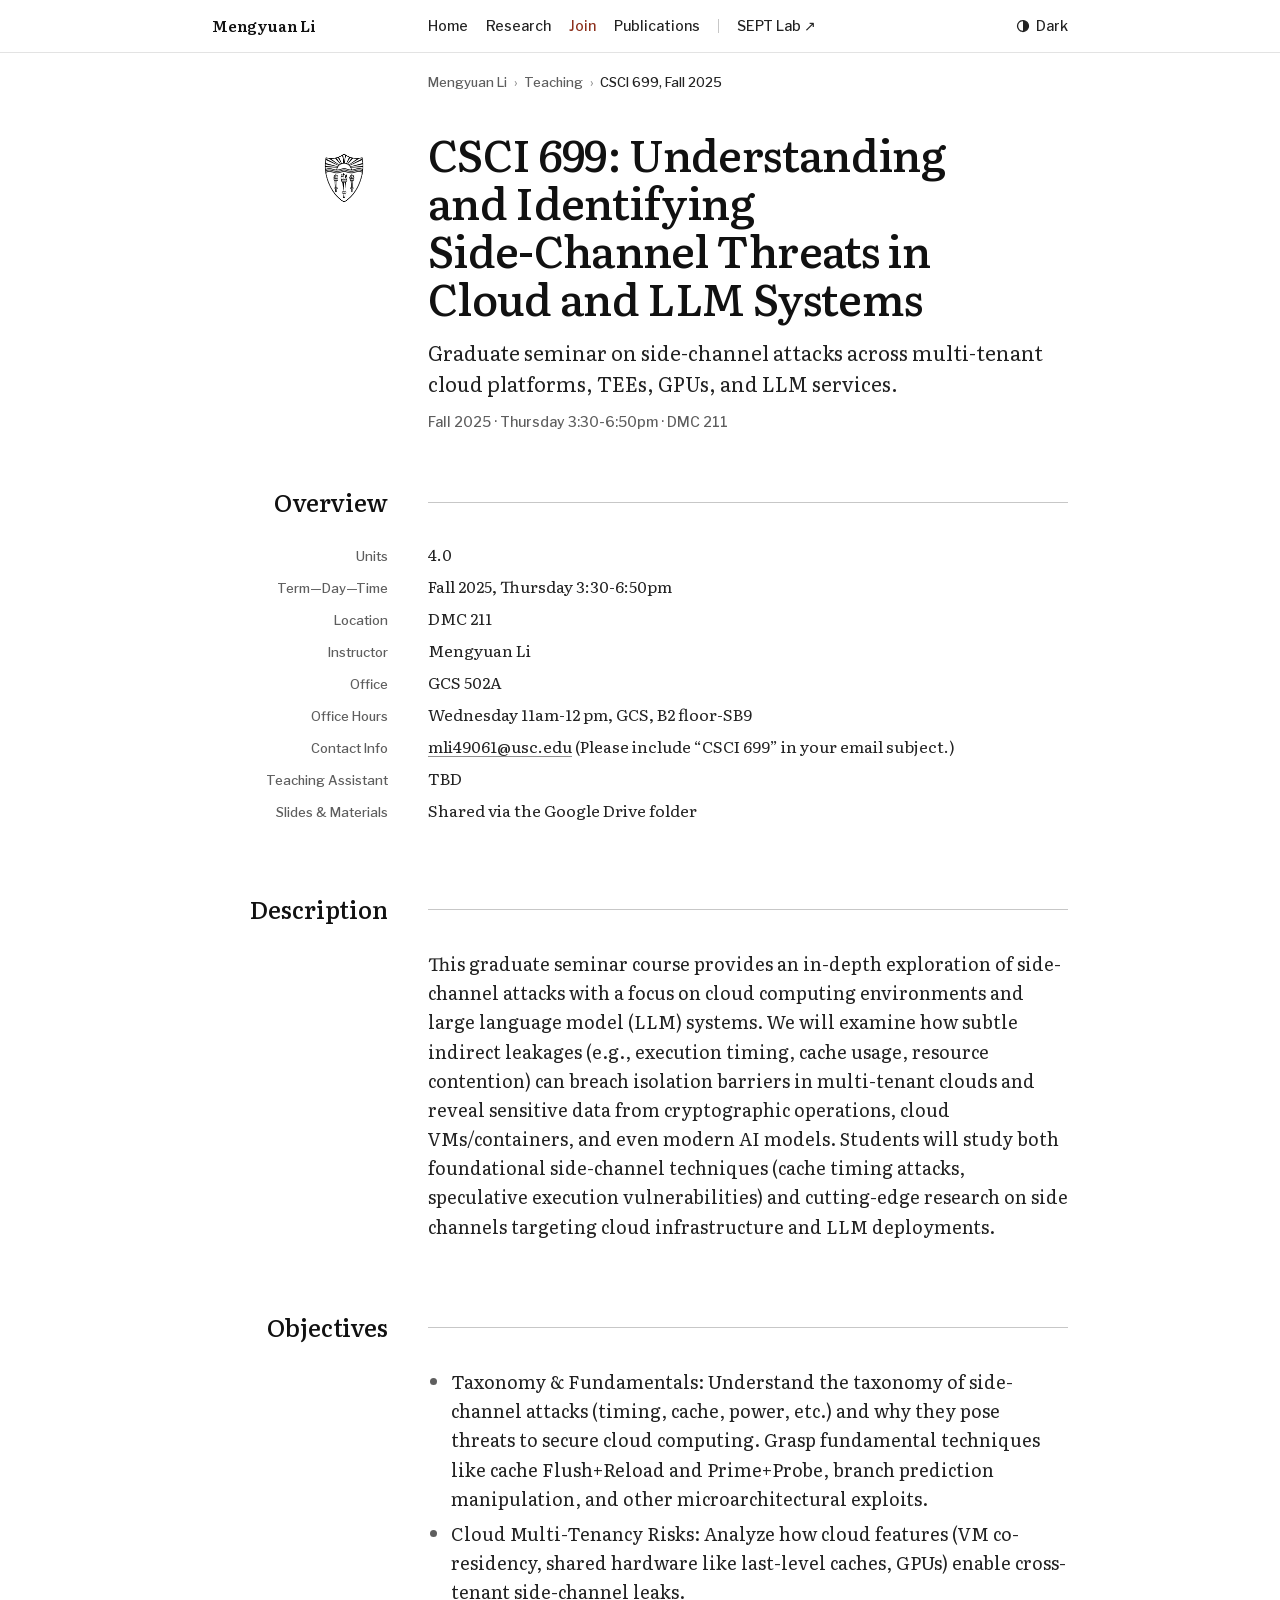
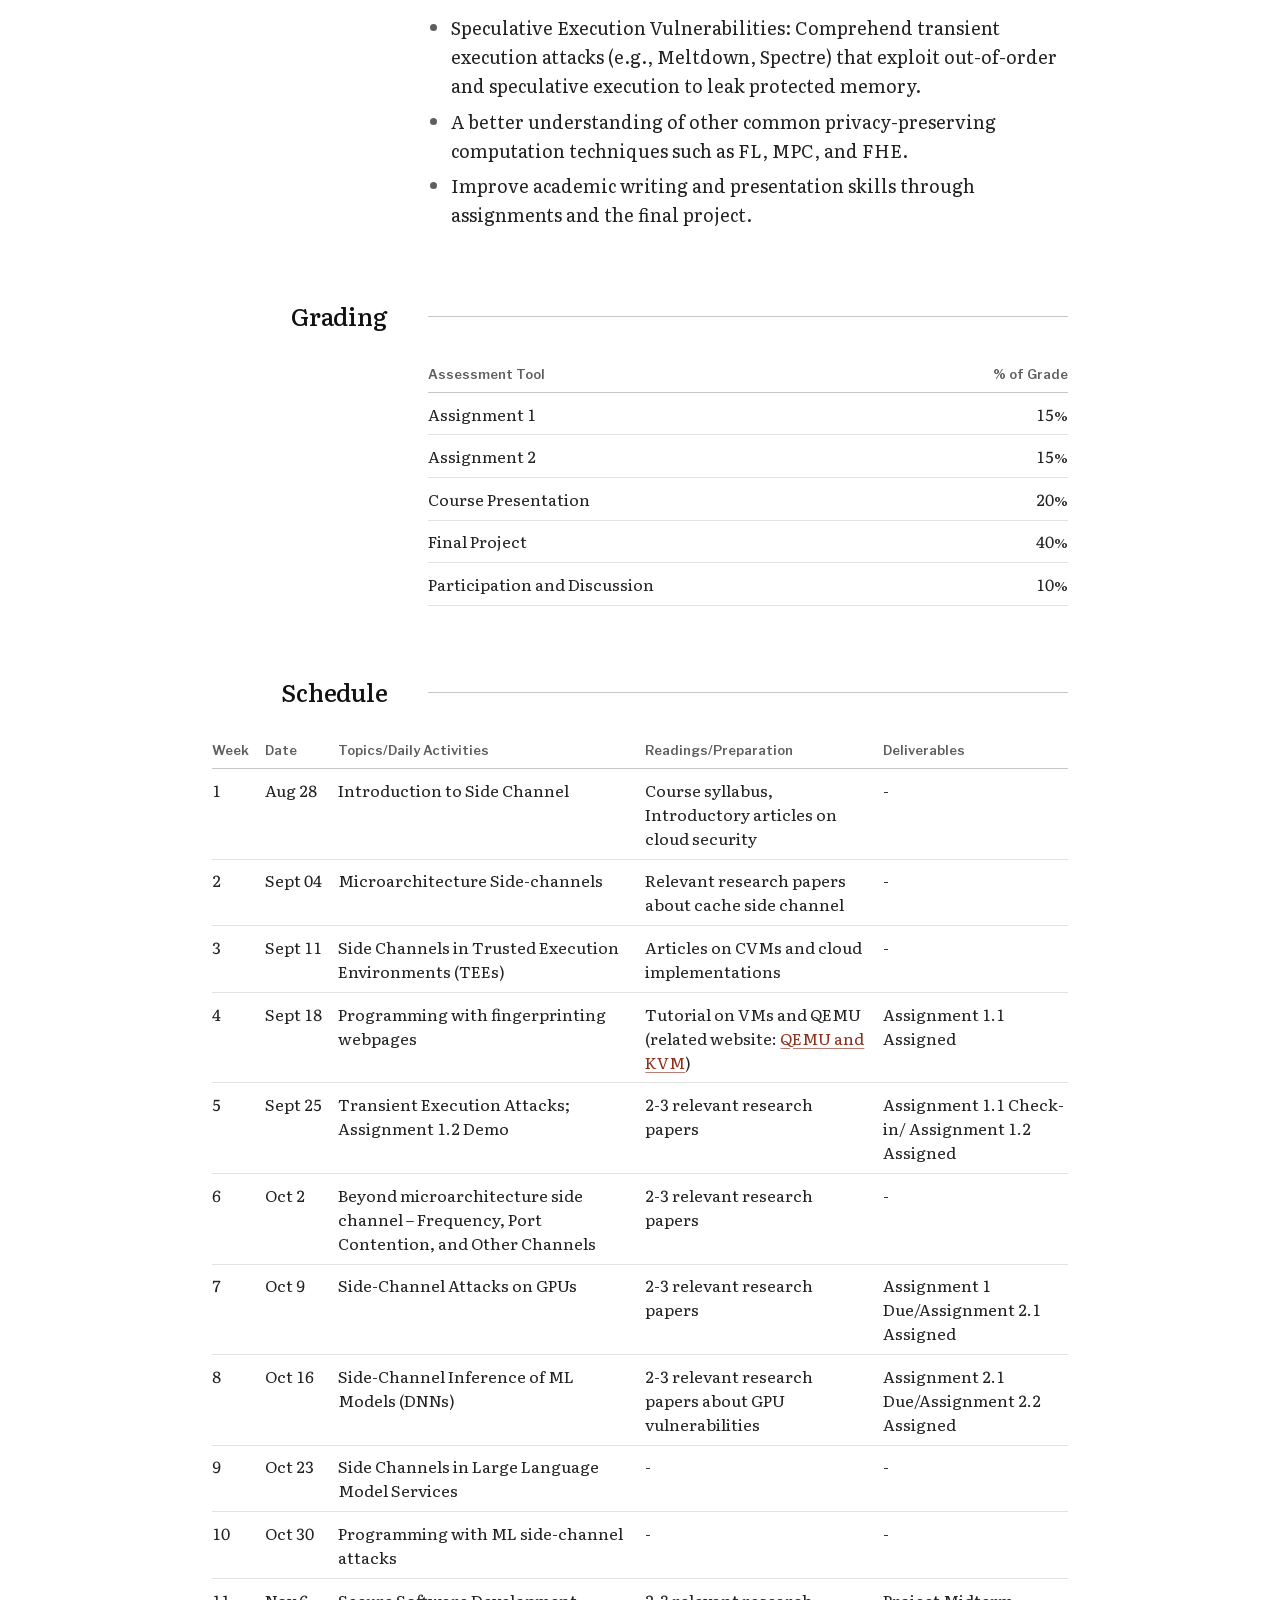
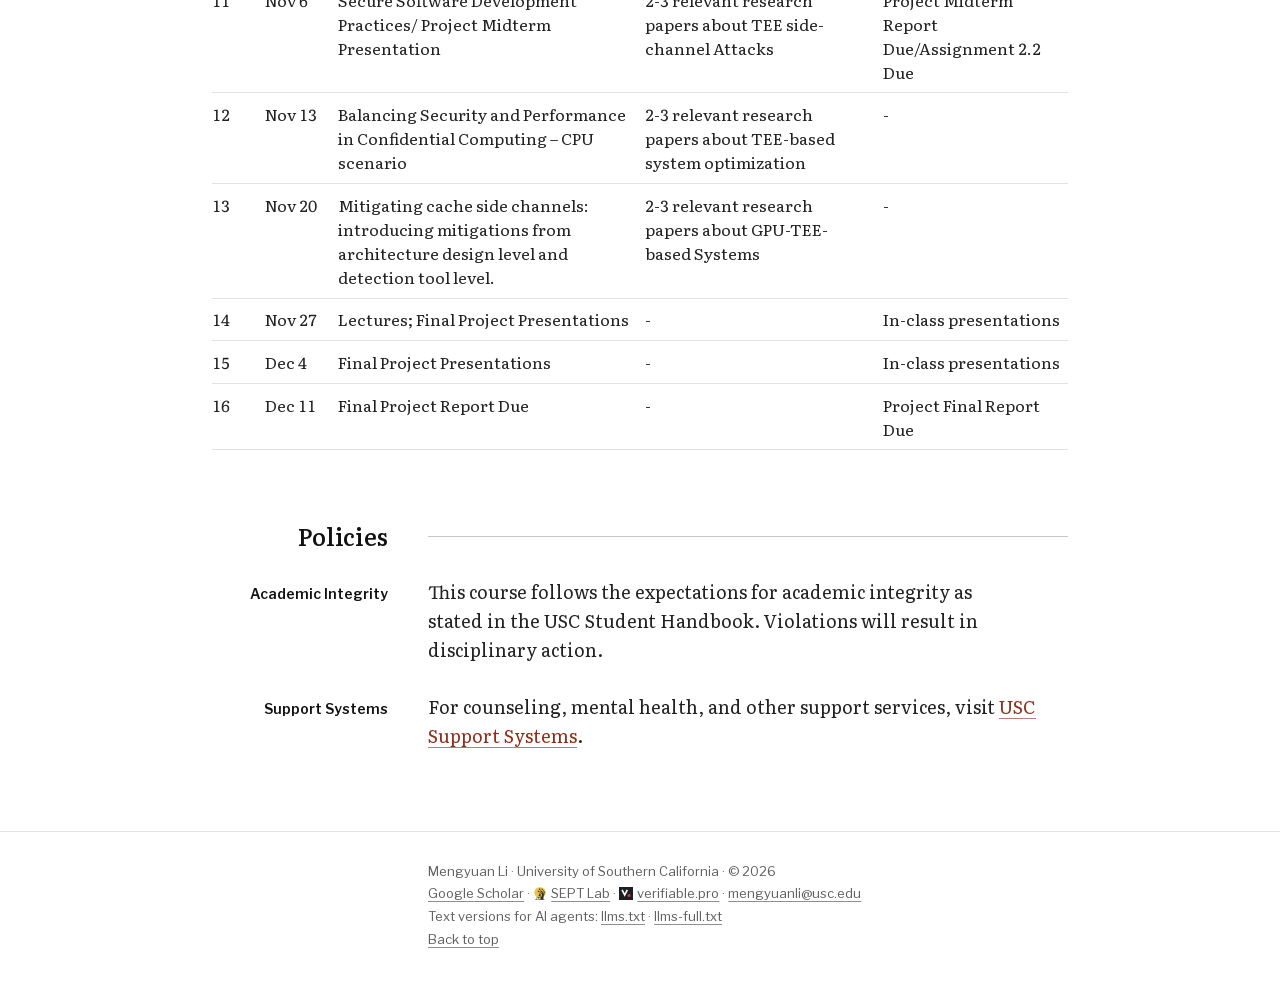
==== commit a3ae27ac: "Use Mengyuan Li consistently across the personal site" ====
--- a/25fall_699.html
+++ b/25fall_699.html
@@ -5,34 +5,34 @@
 <meta name="viewport" content="width=device-width, initial-scale=1">
 <title>CSCI 699: Understanding and Identifying Side-Channel Threats in Cloud and LLM Systems (Fall 2025) | Mengyuan Li</title>
 <meta name="description" content="Syllabus for CSCI 699 at USC (Fall 2025), taught by Mengyuan Li, on side-channel threats in cloud and LLM systems, including TEEs, confidential computing, microarchitectural attacks, and AI system security.">
-<link rel="canonical" href="https://mengyuan-l.github.io/25fall_699.html">
-<link rel="alternate" type="text/markdown" title="LLM-friendly site index (llms.txt)" href="https://mengyuan-l.github.io/llms.txt">
-<link rel="alternate" type="text/markdown" title="Full site text for LLMs (llms-full.txt)" href="https://mengyuan-l.github.io/llms-full.txt">
+<link rel="canonical" href="https://mengyuanli.com/25fall_699.html">
+<link rel="alternate" type="text/markdown" title="LLM-friendly site index (llms.txt)" href="https://mengyuanli.com/llms.txt">
+<link rel="alternate" type="text/markdown" title="Full site text for LLMs (llms-full.txt)" href="https://mengyuanli.com/llms-full.txt">
 <meta property="og:title" content="CSCI 699: Understanding and Identifying Side-Channel Threats in Cloud and LLM Systems (Fall 2025)">
 <meta property="og:description" content="Syllabus for CSCI 699 at USC (Fall 2025), taught by Mengyuan Li, on side-channel threats in cloud and LLM systems, including TEEs, confidential computing, microarchitectural attacks, and AI system security.">
 <meta property="og:type" content="website">
-<meta property="og:site_name" content="Mengyuan (Marvin) Li">
-<meta property="og:url" content="https://mengyuan-l.github.io/25fall_699.html">
-<meta property="og:image" content="https://mengyuan-l.github.io/files/mengyuan-480.jpg">
+<meta property="og:site_name" content="Mengyuan Li">
+<meta property="og:url" content="https://mengyuanli.com/25fall_699.html">
+<meta property="og:image" content="https://mengyuanli.com/files/mengyuan-480.jpg">
 <meta property="og:image:width" content="480">
 <meta property="og:image:height" content="480">
-<meta property="og:image:alt" content="Portrait of Mengyuan (Marvin) Li">
+<meta property="og:image:alt" content="Portrait of Mengyuan Li">
 <meta name="twitter:card" content="summary">
 <meta name="theme-color" content="#ffffff" media="(prefers-color-scheme: light)">
 <meta name="theme-color" content="#141414" media="(prefers-color-scheme: dark)">
-<link rel="icon" href="assets/img/favicon.svg" type="image/svg+xml">
-<link rel="icon" href="assets/img/favicon-32.png" sizes="32x32" type="image/png">
-<link rel="apple-touch-icon" href="assets/img/apple-touch-icon.png">
+<link rel="icon" href="assets/img/favicon.svg?v=3" type="image/svg+xml">
+<link rel="icon" href="assets/img/favicon-32.png?v=3" sizes="32x32" type="image/png">
+<link rel="apple-touch-icon" href="assets/img/apple-touch-icon.png?v=3">
 <script>(function(){var d=document.documentElement;d.classList.add('js');try{var t=localStorage.getItem('theme');if(t==='light'||t==='dark'){d.setAttribute('data-theme',t);var c=t==='dark'?'#141414':'#ffffff',m=document.querySelectorAll('meta[name="theme-color"]');for(var i=0;i<m.length;i++)m[i].setAttribute('content',c);}}catch(e){}})();</script>
 <link rel="stylesheet" href="assets/css/site.css">
 <script src="assets/js/site.js" defer></script>
 <script type="application/ld+json">
 {"@context":"https://schema.org","@graph":[
-{"@type":"WebPage","@id":"https://mengyuan-l.github.io/25fall_699.html#webpage","url":"https://mengyuan-l.github.io/25fall_699.html","name":"CSCI 699: Understanding and Identifying Side-Channel Threats in Cloud and LLM Systems (Fall 2025)","inLanguage":"en","isPartOf":{"@id":"https://mengyuan-l.github.io/#website"},"author":{"@id":"https://mengyuan-l.github.io/#person"},"about":{"@id":"https://mengyuan-l.github.io/25fall_699.html#course"},"mainEntity":{"@id":"https://mengyuan-l.github.io/25fall_699.html#course"},"breadcrumb":{"@id":"https://mengyuan-l.github.io/25fall_699.html#breadcrumb"}},
-{"@type":"Course","@id":"https://mengyuan-l.github.io/25fall_699.html#course","name":"CSCI 699: Understanding and Identifying Side-Channel Threats in Cloud and LLM Systems","courseCode":"CSCI 699","description":"This graduate seminar course provides an in-depth exploration of side-channel attacks with a focus on cloud computing environments and large language model (LLM) systems.","url":"https://mengyuan-l.github.io/25fall_699.html","inLanguage":"en","numberOfCredits":4,"provider":{"@id":"https://mengyuan-l.github.io/#usc"},"hasCourseInstance":{"@type":"CourseInstance","name":"Fall 2025","courseMode":"Onsite","location":{"@type":"Place","name":"DMC 211"},"instructor":{"@id":"https://mengyuan-l.github.io/#person"}}},
-{"@type":"Person","@id":"https://mengyuan-l.github.io/#person","name":"Mengyuan Li","url":"https://mengyuan-l.github.io/"},
-{"@type":"CollegeOrUniversity","@id":"https://mengyuan-l.github.io/#usc","name":"University of Southern California","url":"https://www.usc.edu/"},
-{"@type":"BreadcrumbList","@id":"https://mengyuan-l.github.io/25fall_699.html#breadcrumb","itemListElement":[{"@type":"ListItem","position":1,"name":"Mengyuan Li","item":"https://mengyuan-l.github.io/"},{"@type":"ListItem","position":2,"name":"Teaching","item":"https://mengyuan-l.github.io/#teaching"},{"@type":"ListItem","position":3,"name":"CSCI 699, Fall 2025","item":"https://mengyuan-l.github.io/25fall_699.html"}]}
+{"@type":"WebPage","@id":"https://mengyuanli.com/25fall_699.html#webpage","url":"https://mengyuanli.com/25fall_699.html","name":"CSCI 699: Understanding and Identifying Side-Channel Threats in Cloud and LLM Systems (Fall 2025)","inLanguage":"en","isPartOf":{"@id":"https://mengyuanli.com/#website"},"author":{"@id":"https://mengyuanli.com/#person"},"about":{"@id":"https://mengyuanli.com/25fall_699.html#course"},"mainEntity":{"@id":"https://mengyuanli.com/25fall_699.html#course"},"breadcrumb":{"@id":"https://mengyuanli.com/25fall_699.html#breadcrumb"}},
+{"@type":"Course","@id":"https://mengyuanli.com/25fall_699.html#course","name":"CSCI 699: Understanding and Identifying Side-Channel Threats in Cloud and LLM Systems","courseCode":"CSCI 699","description":"This graduate seminar course provides an in-depth exploration of side-channel attacks with a focus on cloud computing environments and large language model (LLM) systems.","url":"https://mengyuanli.com/25fall_699.html","inLanguage":"en","numberOfCredits":4,"provider":{"@id":"https://mengyuanli.com/#usc"},"hasCourseInstance":{"@type":"CourseInstance","name":"Fall 2025","courseMode":"Onsite","location":{"@type":"Place","name":"DMC 211"},"instructor":{"@id":"https://mengyuanli.com/#person"}}},
+{"@type":"Person","@id":"https://mengyuanli.com/#person","name":"Mengyuan Li","url":"https://mengyuanli.com/"},
+{"@type":"CollegeOrUniversity","@id":"https://mengyuanli.com/#usc","name":"University of Southern California","url":"https://www.usc.edu/"},
+{"@type":"BreadcrumbList","@id":"https://mengyuanli.com/25fall_699.html#breadcrumb","itemListElement":[{"@type":"ListItem","position":1,"name":"Mengyuan Li","item":"https://mengyuanli.com/"},{"@type":"ListItem","position":2,"name":"Teaching","item":"https://mengyuanli.com/#teaching"},{"@type":"ListItem","position":3,"name":"CSCI 699, Fall 2025","item":"https://mengyuanli.com/25fall_699.html"}]}
 ]}
 </script>
 </head>
@@ -41,7 +41,7 @@
 
 <header class="site-header">
   <div class="wrap">
-    <a class="brand" href="./">Mengyuan (Marvin) Li</a>
+    <a class="brand" href="./">Mengyuan Li</a>
     <nav class="nav is-short" aria-label="Main">
       <ul role="list">
         <li><a href="./">Home</a></li>
@@ -158,7 +158,7 @@
 
 <footer class="site-footer">
   <div class="wrap"><div class="col">
-    <p>Mengyuan (Marvin) Li&nbsp;· University of Southern California&nbsp;· © 2026</p>
+    <p>Mengyuan Li&nbsp;· University of Southern California&nbsp;· © 2026</p>
     <nav aria-label="Footer"><p><a href="https://scholar.google.com/citations?user=cgjqyuoAAAAJ&amp;hl=en">Google Scholar</a>&nbsp;· <a href="https://septlab.com/"><img class="site-icon" src="assets/img/sept-lab.png" alt="" width="16" height="16">SEPT Lab</a>&nbsp;· <a href="https://verifiable.pro/"><img class="site-icon" src="assets/img/verifiable-pro.svg" alt="" width="16" height="16">verifiable.pro</a>&nbsp;· <a href="mailto:mengyuanli@usc.edu">mengyuanli@usc.edu</a></p></nav>
     <p>Text versions for AI agents: <a href="llms.txt">llms.txt</a>&nbsp;· <a href="llms-full.txt">llms-full.txt</a></p>
     <p><a href="#top">Back to top</a></p>
--- a/assets/css/site.css
+++ b/assets/css/site.css
@@ -1,4 +1,4 @@
-/* site.css: the one stylesheet for every page of https://mengyuan-l.github.io/
+/* site.css: the one stylesheet for every page of https://mengyuanli.com/
 
    Look: a white page set like a printed CV. Labels, dates and venues hang in a left margin column;
    serif text (Literata) fills a text column of about 70 characters, and the two columns together
@@ -232,6 +232,12 @@
 .prose li + li { margin-top: .35em; }
 .prose li::marker { color: var(--muted); }
 .note { color: var(--muted); font-size: .9375rem; line-height: 1.5; }
+/* Expandable terminology notes work with the keyboard and without JavaScript. */
+.term-note { margin-top: .75rem; font-size: .9375rem; line-height: 1.6; }
+.term-note summary { cursor: pointer; color: var(--accent); font: 500 .875rem/1.5 var(--sans); }
+.term-note summary:hover { text-decoration: underline; text-underline-offset: .2em; }
+.term-note[open] summary { margin-bottom: .5rem; }
+.term-note p + p { margin-top: .6rem; }
 
 
 /* 6  Homepage =============================================================================== */
